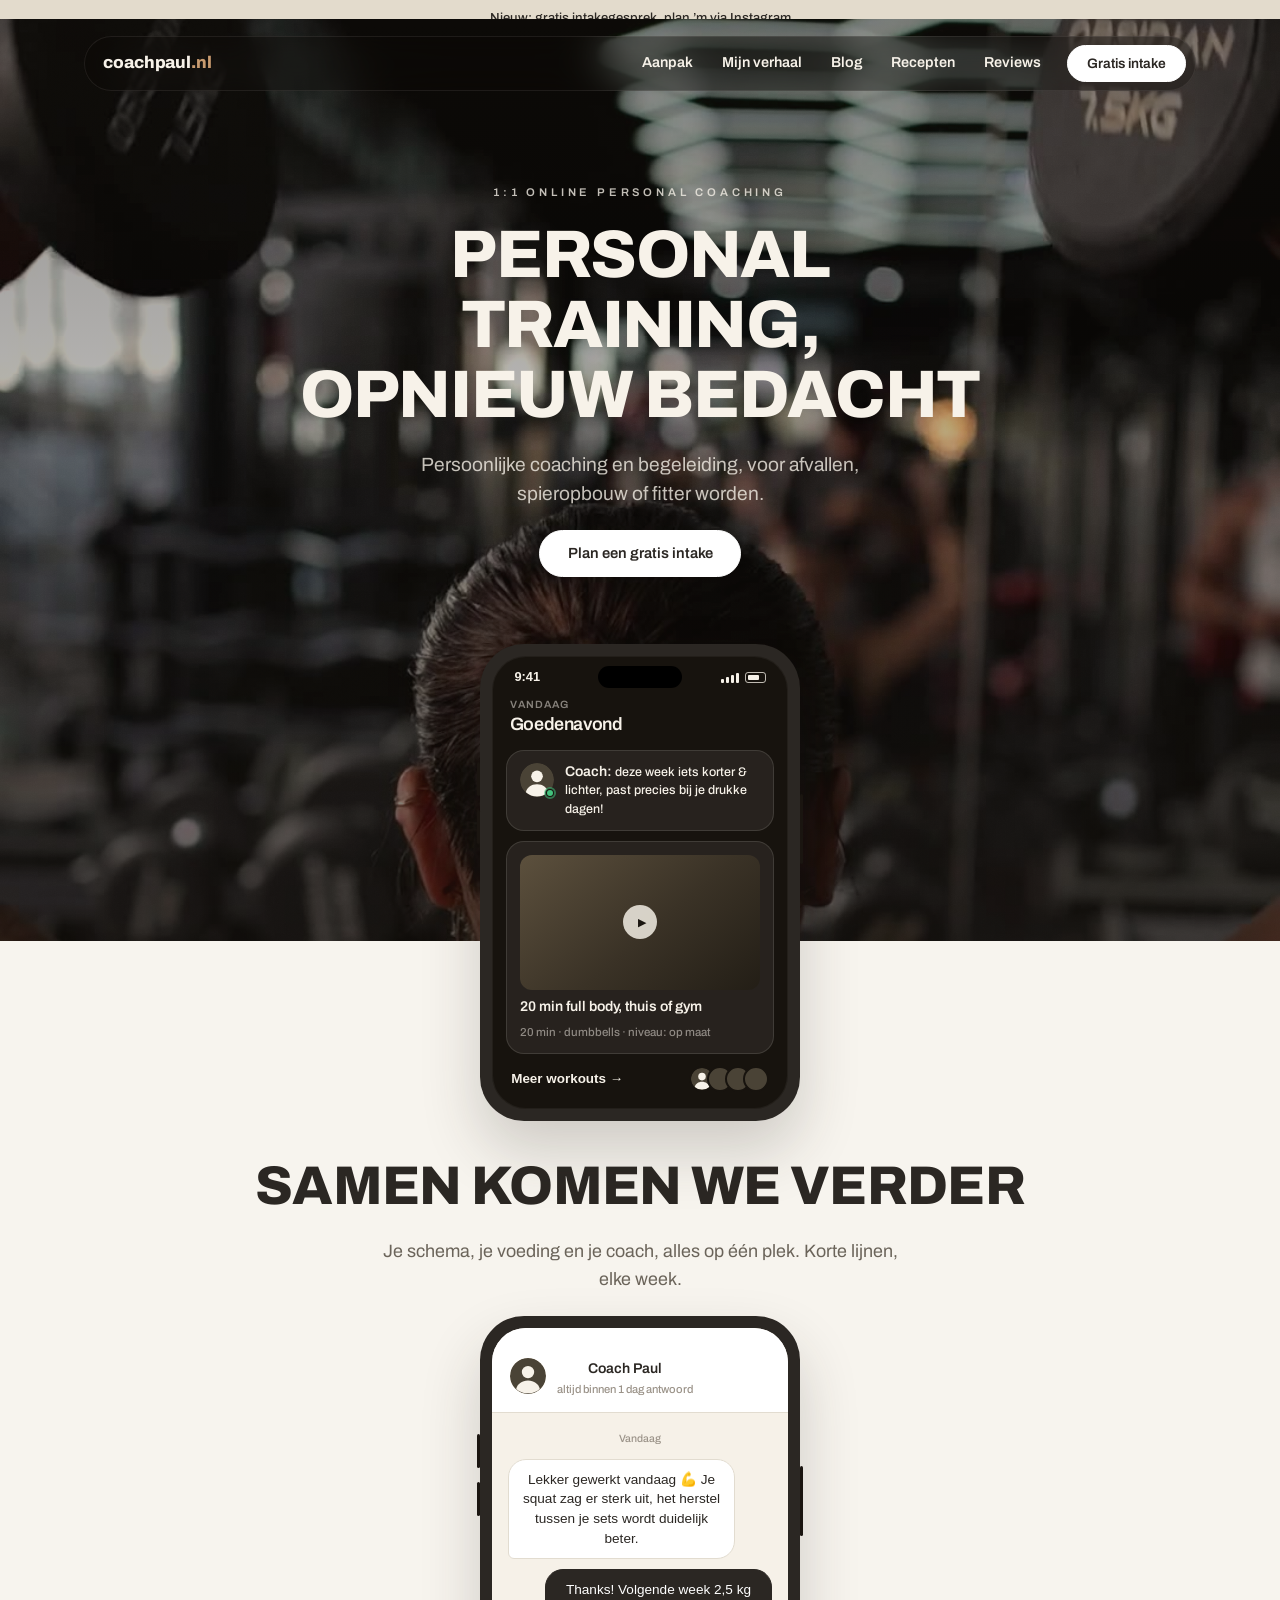
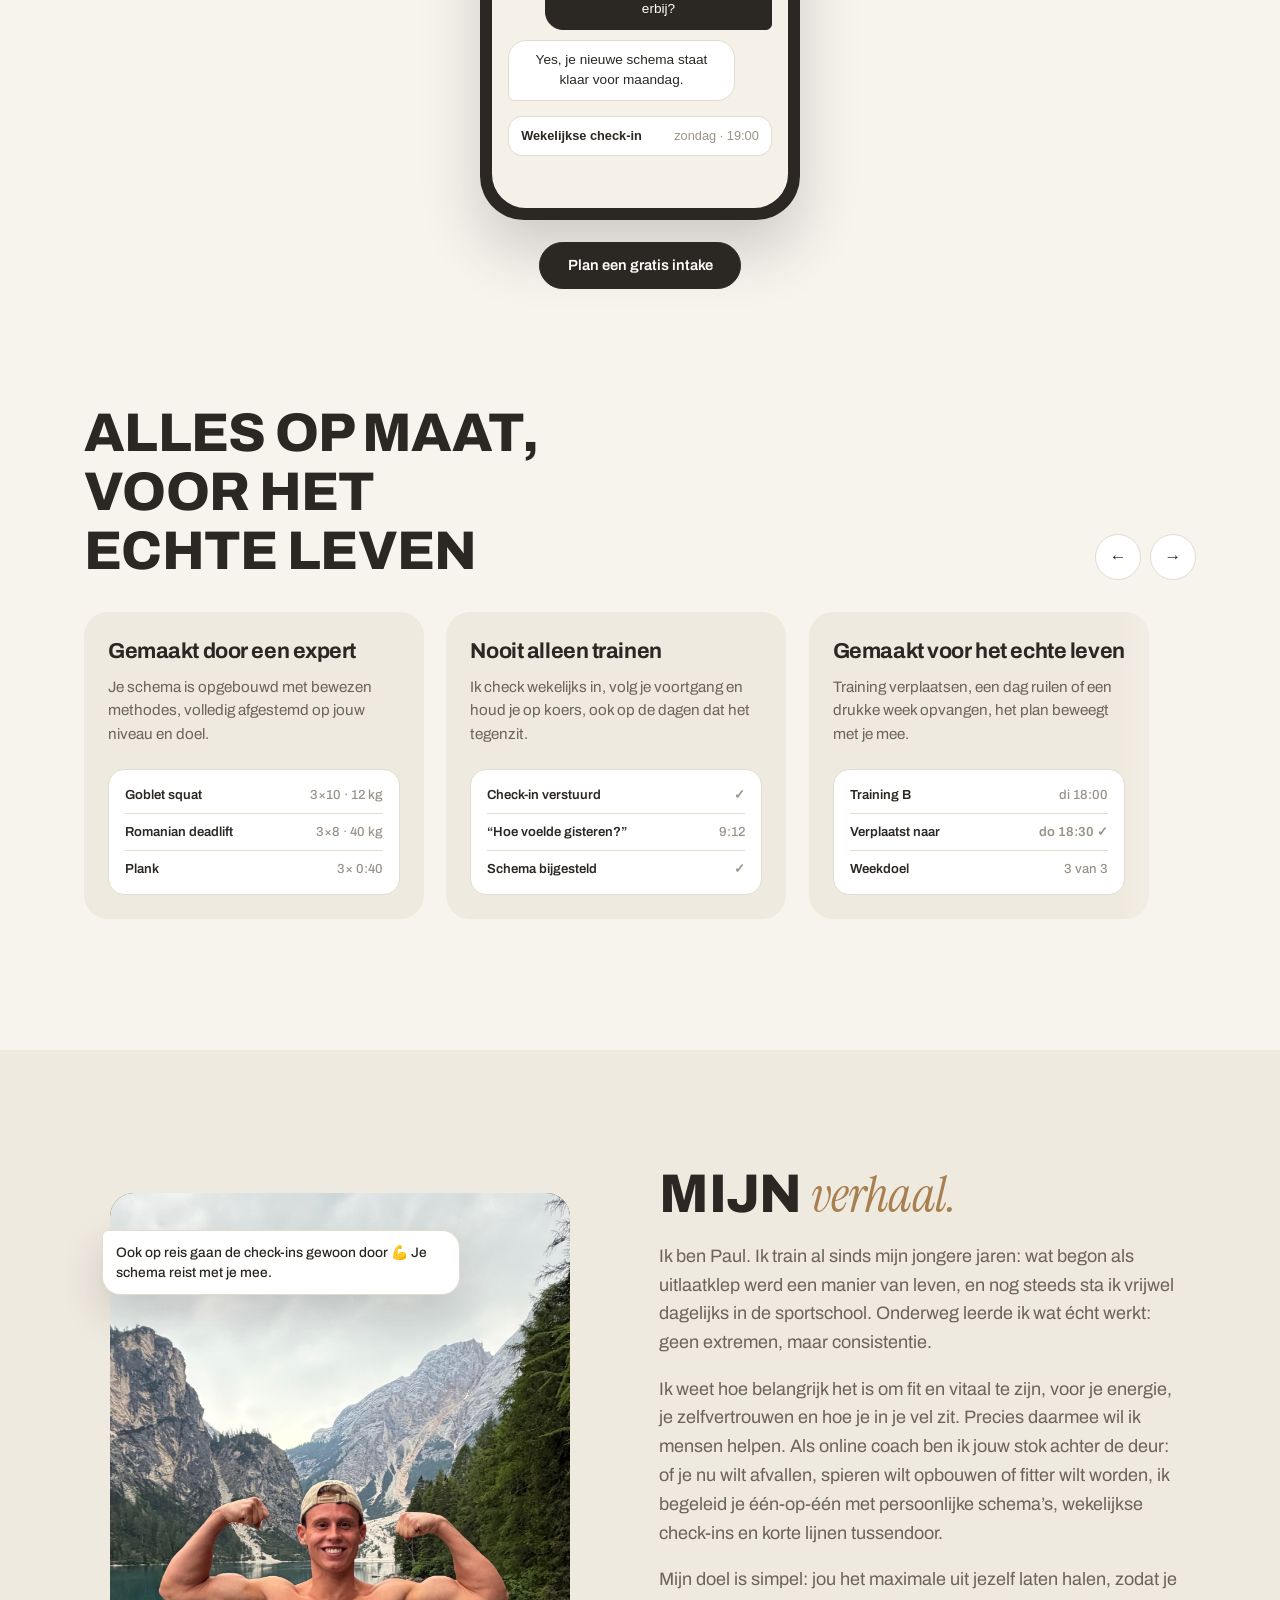
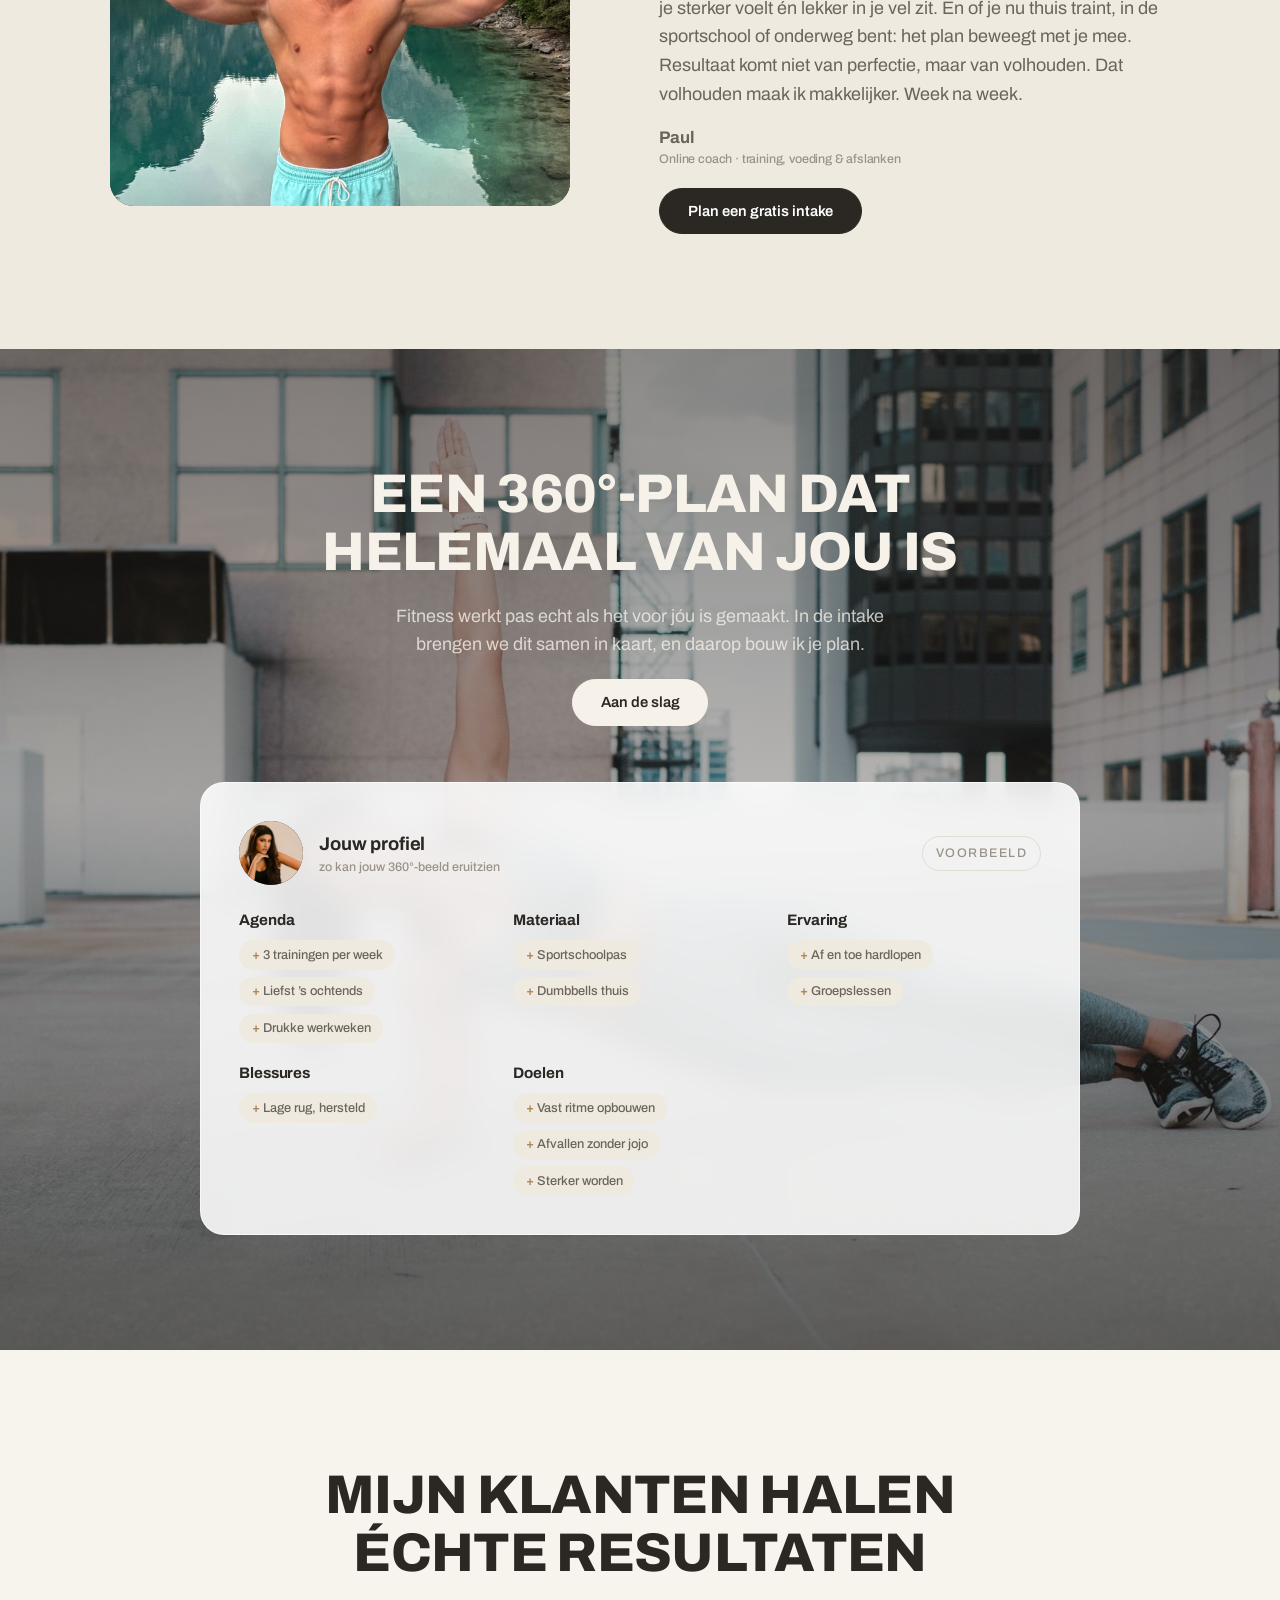
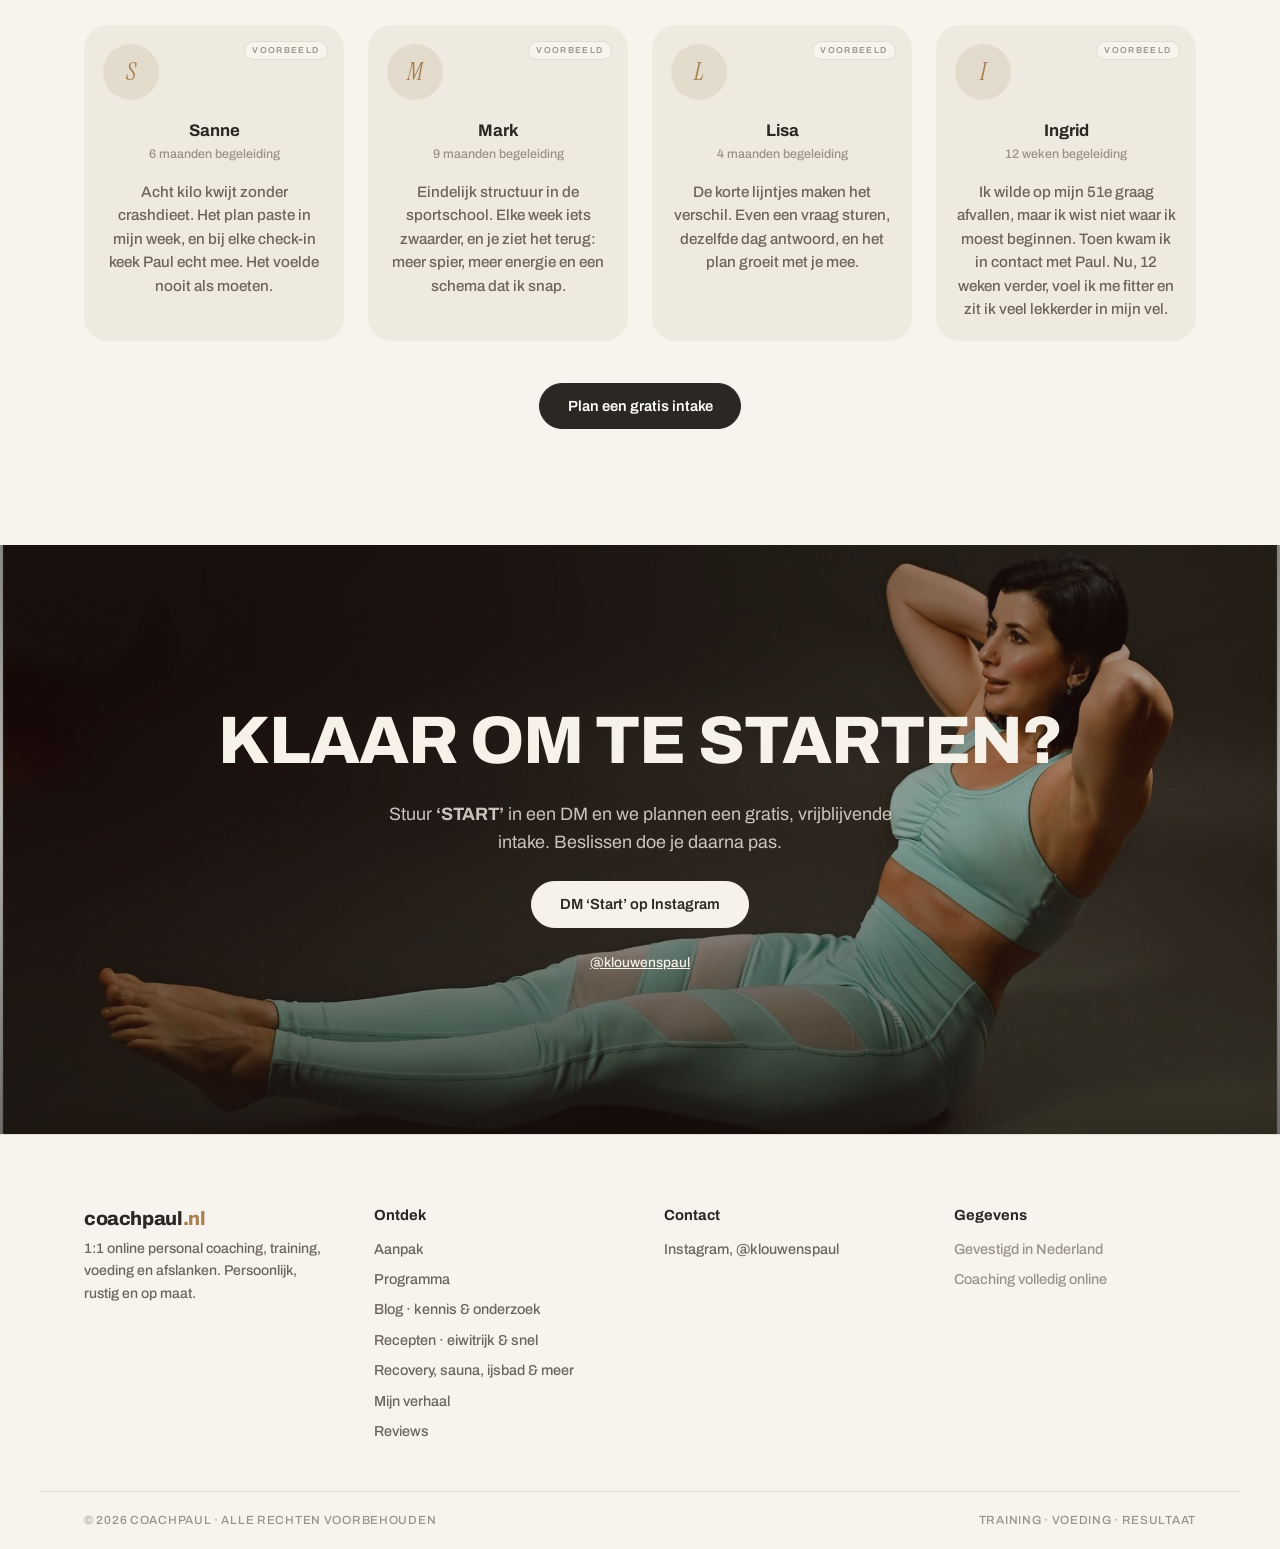
==== index.html @ f1c60c51 "Add files via upload" ====
<!doctype html>
<html lang="nl">
<head>
<meta charset="utf-8">
<meta name="viewport" content="width=device-width, initial-scale=1">
<title>coachpaul · 1:1 online coaching in training en voeding</title>
<meta name="description" content="1:1 online coaching: een persoonlijk plan voor training en voeding, wekelijkse check-ins en korte lijnen. Afvallen, spieren opbouwen of fitter worden, zonder extremen.">
<meta property="og:type" content="website">
<meta property="og:locale" content="nl_NL">
<meta property="og:title" content="coachpaul · 1:1 online coaching">
<meta property="og:description" content="Een persoonlijk plan voor training en voeding, wekelijkse check-ins en korte lijnen. Zonder extremen.">
<link rel="icon" type="image/svg+xml" href="favicon.svg">
<link rel="canonical" href="https://coachpaul.nl/">
<meta name="claude:viewport-fit-sides" content="cover">
<link rel="preconnect" href="https://fonts.googleapis.com">
<link rel="preconnect" href="https://fonts.gstatic.com" crossorigin>
<link rel="stylesheet" href="https://fonts.googleapis.com/css2?family=Archivo:wght@400;500;600;700&family=Archivo+Expanded:wght@700;800&family=Instrument+Serif:ital@0;1&display=swap">
<link rel="preload" as="image" href="media/hero-poster.jpg" fetchpriority="high">

<style>
/* Layout naar het voorbeeld van future.co, in de huisstijl van de foto van de coach:
   warm ivoor, greige panelen, licht eikenhout als accent, warm antraciet in plaats van zwart
   en een vleugje plantgroen voor checkmarks. Pil-knoppen, grote vette koppen, afgeronde (24px)
   kaarten en warme fotobanden. Bewust één licht thema (merk-site). */
:root{
  --bg:#F7F4EE;
  --accent-soft:#C89B6F;
  --ink:#2B2723;
  --ink-2:#6B645A;
  --ink-3:#9A9288;
  --panel:#EFEAE0;
  --panel-2:#E3DBCC;
  --line:#E2DCD0;
  --dark:#2B2723;
  --dark-2:#3A342B;
  --white:#FFFFFF;
  --cream:#F7F2E9;
  --white-dim:rgba(247,242,233,.78);
  --white-faint:rgba(247,242,233,.5);
  --oak:#A87F4F;
  --oak-soft:#C9A678;
  --leaf:#5F7355;
  --display:"Archivo","Helvetica Neue",Arial,sans-serif;
  --serif:"Instrument Serif",Georgia,"Times New Roman",serif;
  --body:"Archivo","Helvetica Neue",Arial,sans-serif;
  --pad:clamp(20px,4.5vw,44px);
  --w:1200px;
  --r:24px;
  --r-pill:999px;
}

@media (prefers-reduced-motion:no-preference){
  :root{scroll-behavior:smooth}
}

*,*::before,*::after{box-sizing:border-box}

body{
  margin:0;
  background:var(--bg);
  color:var(--ink);
  font-family:var(--body);
  font-weight:400;
  font-size:clamp(16px,.35vw + 14.8px,18px);
  line-height:1.6;
  -webkit-font-smoothing:antialiased;
  overflow-x:hidden;
}

/* band achter de systeembalk, in de kleur van de sticky header */
body::before{
  content:"";position:fixed;inset:0 0 auto;z-index:20;
  height:env(safe-area-inset-top,0px);
  background:var(--bg);
}

.wrap{
  max-width:var(--w);
  margin-inline:auto;
  padding-left:max(var(--pad),env(safe-area-inset-left,0px));
  padding-right:max(var(--pad),env(safe-area-inset-right,0px));
}

img{max-width:100%;display:block}
h1,h2,h3{font-family:var(--display);margin:0;letter-spacing:-.025em;line-height:1.08;text-wrap:balance;font-weight:700}
h1,.h2{font-family:"Archivo Expanded",var(--display);font-weight:800;letter-spacing:-.02em;line-height:1;text-transform:uppercase}
h1 em,.h2 em{font:italic 400 .92em/1 var(--serif);text-transform:none;color:var(--oak)}
p{margin:0}
a{color:inherit}
a:focus-visible,button:focus-visible{outline:2px solid var(--ink);outline-offset:3px}
.on-dark a:focus-visible,.on-dark button:focus-visible{outline-color:var(--cream)}

.skip{
  position:absolute;left:-999px;top:0;z-index:60;
  background:var(--ink);color:var(--white);
  font:600 .78rem/1 var(--body);padding:.9em 1.3em;text-decoration:none;
  border-radius:var(--r-pill);
}
.skip:focus{left:12px;top:calc(env(safe-area-inset-top,0px) + 12px)}

/* ---------- knoppen (pillen) ---------- */
.pill{
  display:inline-flex;align-items:center;justify-content:center;gap:.6rem;
  border-radius:var(--r-pill);
  background:var(--ink);color:var(--white);
  font:600 .92rem/1 var(--body);
  padding:1.02em 1.9em;
  text-decoration:none;border:1px solid var(--ink);
  transition:transform .2s ease,background .2s ease,color .2s ease;
  white-space:nowrap;
}
.pill:hover{transform:translateY(-1px);background:#423B31;border-color:#423B31}
.pill--light{background:var(--cream);color:var(--ink);border-color:var(--cream)}
.pill--light:hover{background:#EFE7D7;border-color:#EFE7D7}
.pill--sm{padding:.78em 1.4em;font-size:.86rem}

.textlink{
  font:600 .9rem/1.5 var(--body);color:var(--ink);
  text-decoration:underline;text-underline-offset:4px;text-decoration-thickness:1px;
}
.textlink:hover{opacity:.7}
.on-dark .textlink{color:var(--cream)}

/* ---------- aankondigingsbalk (licht, zoals future.co) ---------- */
.announce{background:var(--panel-2);color:var(--ink)}
.announce .wrap{
  display:flex;justify-content:center;align-items:center;gap:.6rem;
  min-height:36px;padding-block:.3rem; /* exact hun bannerhoogte */
  font:500 .82rem/1.3 var(--body);text-align:center;
}
.announce a{color:var(--ink);text-decoration:underline;text-underline-offset:3px;text-decoration-thickness:1px}
.announce a:hover{opacity:.7}

/* ---------- zwevende navigatiecapsule (zoals future.co) ---------- */
header.site{
  position:sticky;top:calc(env(safe-area-inset-top,0px) + 10px);z-index:30;
  margin-bottom:-72px; /* capsule zweeft over de hero-foto */
  background:none;border:none;
}
header.site .wrap{position:relative}
.navpill{
  display:grid;grid-template-columns:1fr auto;align-items:center;gap:1rem;
  padding:.5rem .55rem .5rem .8rem;
  border-radius:var(--r-pill);
  background:rgba(247,244,238,.58);
  backdrop-filter:blur(16px);-webkit-backdrop-filter:blur(16px);
  border:1px solid rgba(255,255,255,.5);
  box-shadow:0 12px 32px rgba(43,39,35,.14);
}
.mark{
  width:36px;height:36px;border-radius:50%;flex:none;
  background:var(--white);color:var(--ink);
  display:grid;place-content:center;
  font:800 .82rem/1 var(--display);text-decoration:none;
}
.wordmark{justify-self:start;min-width:0;white-space:nowrap;overflow:hidden;text-overflow:ellipsis;
  font:800 1.06rem/1.2 "Archivo Expanded",var(--display);letter-spacing:-.01em;
  color:var(--ink);text-decoration:none;padding-left:.35rem}
.tld{color:var(--oak)}
.nav-right{display:flex;align-items:center;gap:clamp(.8rem,2vw,1.6rem)}
.nav-links{display:flex;align-items:center;gap:clamp(1rem,2.4vw,1.8rem)}
.nav-links a{
  font:600 .9rem/1 var(--body);color:var(--ink);text-decoration:none;
  transition:opacity .2s ease;
}
.nav-links a:hover{opacity:.6}
.navpill .pill{background:var(--white);border-color:var(--white);color:var(--ink)}
.navpill .pill:hover{background:#EFEAE0;border-color:#EFEAE0;transform:none}
.menu-btn{
  display:none;
  background:var(--white);border:1px solid var(--white);border-radius:var(--r-pill);
  padding:.65em 1em;cursor:pointer;color:var(--ink);
  font:600 .82rem/1 var(--body);
}
.mobile-panel{
  display:none;position:absolute;left:0;right:0;top:calc(100% + 8px);
  background:var(--bg);border:1px solid var(--line);border-radius:24px;
  padding:.6rem 1.2rem;box-shadow:0 24px 60px rgba(43,39,35,.2);
}

@media (max-width:759px){
  .nav-links{display:none}
  .navpill .pill{display:none}
  .menu-btn{display:inline-flex;align-items:center;gap:.45rem}
  header.site.open .mobile-panel{display:grid;gap:.1rem}
  .mobile-panel a{
    font:600 1.05rem/1 var(--body);color:var(--ink);text-decoration:none;
    padding:.85em 0;border-bottom:1px solid var(--line);
  }
  .mobile-panel a:last-child{border-bottom:0}
}

/* ---------- foto-banden & placeholders ---------- */
.photo-band{
  position:relative;isolation:isolate;overflow:hidden;
  background:
    radial-gradient(90% 70% at 70% 20%,rgba(247,236,218,.14),rgba(247,236,218,0) 60%),
    linear-gradient(150deg,#4A4236 0%,#332D24 45%,#201B15 100%);
  color:var(--cream);
}
.photo-band > img,
.photo-band > video{
  position:absolute;inset:0;z-index:-2;
  width:100%;height:100%;object-fit:cover;
}
.photo-band::after{ /* donkere overlay zodat witte tekst leesbaar blijft op de foto */
  content:"";position:absolute;inset:0;z-index:-1;
  background:linear-gradient(180deg,rgba(24,20,15,.5) 0%,rgba(24,20,15,.3) 45%,rgba(24,20,15,.62) 100%);
}
.ph-tag{
  position:absolute;top:0;right:0;z-index:1;
  margin:14px calc(14px + env(safe-area-inset-right,0px)) 14px 14px;
  font:600 .62rem/1 var(--body);letter-spacing:.16em;text-transform:uppercase;
  color:var(--white-faint);
  border:1px dashed var(--white-faint);
  border-radius:var(--r-pill);
  padding:.7em 1.1em;
}
.photo-band:has(> img) .ph-tag,
.photo-band:has(> video) .ph-tag{display:none}

.ph-box{ /* fotoplaceholder binnen kaarten */
  position:relative;overflow:hidden;border-radius:16px;
  background:
    radial-gradient(80% 60% at 30% 20%,rgba(247,236,218,.16),rgba(247,236,218,0) 60%),
    linear-gradient(150deg,#4E4639 0%,#363026 55%,#211C16 100%);
}
.ph-box > img{position:absolute;inset:0;width:100%;height:100%;object-fit:cover}
.ph-box .ph-tag{inset:auto;position:absolute;left:50%;top:50%;right:auto;margin:0;transform:translate(-50%,-50%);text-align:center;white-space:nowrap}
.ph-box:has(> img) .ph-tag{display:none}

/* ---------- hero (full-bleed foto, gecentreerd, telefoon die meebeweegt, zoals future.co) ---------- */
.hero{overflow:visible} /* de telefoon mag over de volgende sectie heen steken */
.hero > img,.hero > video{object-position:50% 20%}
.hero-inner{
  padding-block:clamp(7.5rem,16vw,10.5rem) 0;
  display:grid;justify-items:center;text-align:center;
  gap:1.35rem;
}
.hero h1{
  font-size:clamp(1.9rem,5.6vw,4.2rem);
  line-height:1.04;letter-spacing:-.02em;
  max-width:17ch;
}
.hero .sub{
  font-size:clamp(1.02rem,1.6vw,1.2rem);color:var(--white-dim);
  max-width:42ch;line-height:1.5;
}
.hero .pill--light{background:var(--white);border-color:var(--white)}
.hero .price-lines{color:var(--white-dim);justify-items:center}
.price-lines{
  display:grid;gap:.3rem;
  font:500 .86rem/1.5 var(--body);color:var(--ink-2);
}
.price-lines b{font-weight:600}

/* telefoon onderaan de hero: komt omhoog bij laden en beweegt mee met het scrollen */
.hero-phone{
  position:relative;z-index:2;
  margin-top:clamp(1.6rem,4vw,2.8rem);
  margin-bottom:calc(-1*clamp(100px,16vw,180px));
  animation:riseIn 1s cubic-bezier(.2,.7,.2,1) .15s both;
}
@keyframes riseIn{from{opacity:0;transform:translateY(80px)}to{opacity:1;transform:none}}
.phone--hero{width:min(330px,80vw);will-change:transform}
.phone--hero .phone-screen{
  position:relative;
  background:#17130E;color:var(--cream);
  min-height:0;grid-template-rows:auto auto auto;
}
.phone--hero .phone-screen::before{ /* dynamic island */
  content:"";position:absolute;top:10px;left:50%;transform:translateX(-50%);
  width:84px;height:22px;border-radius:999px;background:#000;
}
.p-status{
  display:flex;justify-content:space-between;align-items:center;
  padding:.95rem 1.4rem .2rem;
  font:600 .8rem/1 var(--body);color:var(--cream);
}
.p-right{display:flex;align-items:center;gap:6px}
.p-sig{display:flex;gap:2px;align-items:flex-end}
.p-sig i{width:3px;background:var(--cream);border-radius:1px}
.p-sig i:nth-child(1){height:4px}.p-sig i:nth-child(2){height:6px}
.p-sig i:nth-child(3){height:8px}.p-sig i:nth-child(4){height:10px}
.p-bat{width:21px;height:11px;border:1.5px solid rgba(247,242,233,.75);border-radius:3px;position:relative}
.p-bat::after{content:"";position:absolute;inset:2px;right:28%;background:var(--cream);border-radius:1px}
.app-head{padding:.8rem 1.1rem .2rem;display:grid;gap:.2rem;text-align:left}
.app-head span{font:600 .66rem/1 var(--body);letter-spacing:.1em;text-transform:uppercase;color:var(--white-faint)}
.app-head h4{margin:0;font:600 1.12rem/1.2 var(--display);letter-spacing:-.02em;color:var(--cream)}
.app-body{padding:.7rem .9rem 1.1rem;display:grid;gap:.6rem;align-content:start}
.app-card{
  background:rgba(247,242,233,.07);border:1px solid rgba(247,242,233,.12);
  border-radius:18px;padding:.8rem;display:grid;gap:.55rem;text-align:left;min-width:0;
}
.coachmsg{grid-template-columns:34px 1fr;align-items:start;column-gap:.65rem}
.coachmsg img{width:34px;height:34px;border-radius:50%;object-fit:cover}
.coachmsg p{font:500 .78rem/1.45 var(--body);color:var(--cream)}
.vid{
  aspect-ratio:16/9;border-radius:12px;position:relative;
  background:linear-gradient(140deg,#5C503D 0%,#3A3226 55%,#231E16 100%);
}
.vid{overflow:hidden}
.vid video{position:absolute;inset:0;width:100%;height:100%;object-fit:cover}
.vid span{
  position:absolute;inset:0;margin:auto;width:42px;height:42px;z-index:1;
  display:grid;place-content:center;border-radius:50%;
  background:rgba(247,242,233,.92);color:#17130E;
  font-size:.8rem;padding-left:3px;
}
.vid:has(video) span{width:34px;height:34px;font-size:.66rem;opacity:.9}
.app-card b{font:600 .88rem/1.25 var(--body);color:var(--cream)}
.app-card .meta{font:500 .72rem/1.3 var(--body);color:var(--white-faint)}
.app-more{
  display:flex;justify-content:space-between;align-items:center;
  padding:.15rem .3rem 0;
  font:600 .84rem/1 var(--body);color:var(--cream);
}
.app-ava{display:flex;align-items:center}
.app-ava img,.app-ava i{width:26px;height:26px;border-radius:50%;border:2px solid #17130E;margin-left:-8px}
.app-ava img{object-fit:cover;margin-left:0}
.app-ava i{background:#4A4336;display:block}

/* ---------- generieke secties ---------- */
section{scroll-margin-top:calc(env(safe-area-inset-top,0px) + 92px)}
.sec{padding-block:clamp(4.5rem,9vw,7.5rem)}
.sec-center{display:grid;gap:1.4rem;justify-items:center;text-align:center}
.h2{font-size:clamp(2rem,4.8vw,3.4rem);line-height:1.08;letter-spacing:-.012em}
.sub{color:var(--ink-2);font-size:clamp(1rem,1.4vw,1.15rem);max-width:52ch;line-height:1.55}
.on-dark .sub{color:var(--white-dim)}

/* ---------- telefoon-mockup (chat) ---------- */
.phone{
  width:min(320px,86vw);
  background:var(--dark);
  border-radius:44px;
  padding:12px;
  box-shadow:0 30px 60px rgba(43,39,35,.2);
}
.phone-screen{
  background:#F6F1E8;border-radius:34px;overflow:hidden;
  display:grid;grid-template-rows:auto 1fr;min-height:480px;
}
.phone-top{
  background:var(--white);border-bottom:1px solid var(--line);
  padding:1.6rem 1.1rem .9rem;
  display:flex;align-items:center;gap:.7rem;
}
.avatar{
  width:36px;height:36px;border-radius:50%;flex:none;
  object-fit:cover;background:var(--panel-2);
}
.phone-top b{font:600 .88rem/1.2 var(--body)}
.phone-top span{display:block;font:500 .7rem/1.4 var(--body);color:var(--ink-3)}
.chat{padding:1rem 1rem 1.3rem;display:grid;gap:.6rem;align-content:start}
.bubble{
  max-width:86%;padding:.72em .95em;border-radius:18px;
  font:500 .85rem/1.45 var(--body);
  background:var(--white);border:1px solid var(--line);color:var(--ink);
}
.bubble.me{
  justify-self:end;background:var(--ink);color:var(--white);border-color:var(--ink);
  border-bottom-right-radius:6px;
}
.bubble.coach{border-bottom-left-radius:6px}
.chat .stamp{font:500 .66rem/1 var(--body);color:var(--ink-3);text-align:center;padding-block:.3rem}
.checkin{
  margin-top:.4rem;
  background:var(--white);border:1px solid var(--line);border-radius:14px;
  padding:.8em .95em;display:flex;justify-content:space-between;gap:.8rem;align-items:center;
  font:600 .8rem/1.3 var(--body);
}
.checkin span{font-weight:500;color:var(--ink-3)}

/* ---------- feature-kaarten (horizontale scroller) ---------- */
.cards{
  display:grid;grid-auto-flow:column;
  grid-auto-columns:min(340px,82vw);
  gap:clamp(.9rem,2vw,1.4rem);
  overflow-x:auto;
  scroll-snap-type:x mandatory;
  padding-block:.4rem 1rem;
  scrollbar-width:none;
}
.cards::-webkit-scrollbar{display:none}
.card{
  scroll-snap-align:start;
  background:var(--panel);
  border-radius:var(--r);
  padding:1.7rem 1.5rem 1.5rem;
  display:grid;gap:.8rem;align-content:start;
  min-width:0;
}
.card h3{font-size:1.35rem;letter-spacing:-.02em}
.card p{color:var(--ink-2);font-size:.95rem;line-height:1.55}
.mini{
  margin-top:.6rem;
  background:var(--white);border:1px solid var(--line);border-radius:16px;
  padding:1rem;display:grid;gap:.55rem;
  font:500 .82rem/1.4 var(--body);
}
.mini .row{
  display:flex;justify-content:space-between;gap:1rem;align-items:baseline;
  border-bottom:1px solid var(--line);padding-bottom:.55rem;min-width:0;
}
.mini .row:last-child{border-bottom:0;padding-bottom:0}
.mini .row b{font-weight:600}
.mini .row span{color:var(--ink-3);white-space:nowrap}
.mini .ok{color:var(--leaf);font-weight:600}
.bars{display:flex;align-items:flex-end;gap:6px;height:72px;padding-top:.3rem}
.bars i{flex:1;background:var(--panel-2);border-radius:6px 6px 0 0}
.bars i:nth-child(1){height:28%}.bars i:nth-child(2){height:38%}.bars i:nth-child(3){height:46%}
.bars i:nth-child(4){height:58%}.bars i:nth-child(5){height:70%}
.bars i:nth-child(6){height:84%;background:var(--oak)}
.bars-label{display:flex;justify-content:space-between;font:500 .68rem/1 var(--body);color:var(--ink-3)}
.swipe-hint{font:500 .78rem/1 var(--body);color:var(--ink-3);display:flex;align-items:center;gap:.5rem}

/* ---------- coach / accountability ---------- */
.coach-grid{
  display:grid;gap:clamp(2rem,5vw,4rem);align-items:center;
}
@media (min-width:880px){.coach-grid{grid-template-columns:1fr 1.05fr}}
.coach-visual{position:relative;max-width:460px;width:100%;justify-self:center}
.coach-visual .ph-box{aspect-ratio:4/5;border-radius:var(--r)}
.float-bubble{
  position:absolute;left:clamp(-8px,-2vw,-20px);bottom:9%;
  max-width:78%;
  background:var(--white);border:1px solid var(--line);border-radius:18px;
  border-bottom-left-radius:6px;
  padding:.85em 1em;
  font:500 .86rem/1.45 var(--body);
  box-shadow:0 18px 40px rgba(43,39,35,.18);
}
.coach-copy{display:grid;gap:1.1rem;min-width:0}
.coach-copy p{color:var(--ink-2);max-width:52ch}
.coach-sig{font:700 1.05rem/1.4 var(--display);letter-spacing:-.01em}
.coach-sig span{display:block;font:500 .78rem/1.6 var(--body);color:var(--ink-3)}

/* ---------- 360° roadmap ---------- */
.roadmap .wrap{
  padding-block:clamp(4.5rem,9vw,7.5rem);
  display:grid;gap:clamp(2.2rem,5vw,3.5rem);justify-items:center;
}
.roadmap-head{display:grid;gap:1.3rem;justify-items:center;text-align:center;max-width:720px}
.roadmap-head .h2{color:var(--cream)}
.profile{
  width:100%;max-width:880px;
  background:var(--white);color:var(--ink);
  border-radius:var(--r);
  padding:clamp(1.4rem,3.5vw,2.4rem);
  display:grid;gap:1.6rem;
}
.profile-top{display:flex;align-items:center;gap:1rem;flex-wrap:wrap}
.profile-top .ph-box{width:64px;height:64px;border-radius:50%;flex:none}
.profile-top .ph-box .ph-tag{font-size:.42rem;padding:.5em .6em;border-style:dashed}
.profile-top b{font:700 1.15rem/1.2 var(--display);letter-spacing:-.01em}
.profile-top span{display:block;font:500 .78rem/1.5 var(--body);color:var(--ink-3)}
.badge{
  margin-left:auto;
  font:600 .64rem/1 var(--body);letter-spacing:.12em;text-transform:uppercase;
  color:var(--ink-3);border:1px solid var(--line);border-radius:var(--r-pill);
  padding:.6em 1em;
}
.chips{display:grid;gap:1.3rem;grid-template-columns:repeat(auto-fit,minmax(200px,1fr))}
.chip-group{min-width:0}
.chip-group h4{
  margin:0 0 .7rem;
  font:700 .95rem/1.2 var(--display);letter-spacing:-.01em;
}
.chip-list{list-style:none;margin:0;padding:0;display:flex;flex-wrap:wrap;gap:.45rem}
.chip-list li{
  background:var(--panel);border-radius:var(--r-pill);
  font:500 .8rem/1.3 var(--body);color:var(--ink-2);
  padding:.5em .95em;
}
.chip-list li::before{content:"+ ";font-weight:600;color:var(--oak)}

/* ---------- resultaten & reviews ---------- */
.stats{
  display:flex;justify-content:center;align-items:stretch;gap:clamp(1.2rem,4vw,2.6rem);
  flex-wrap:wrap;text-align:center;
}
.stat{display:grid;gap:.25rem;padding-inline:clamp(.5rem,2vw,1.5rem)}
.stat b{font:800 clamp(1.7rem,3.4vw,2.4rem)/1.1 var(--display);letter-spacing:-.02em}
.stat span{font:500 .84rem/1.5 var(--body);color:var(--ink-2);max-width:22ch}
.stat + .stat{border-left:1px solid var(--line)}
@media (max-width:559px){.stat + .stat{border-left:0;border-top:1px solid var(--line);padding-top:1rem}}

.reviews-grid{
  display:grid;gap:clamp(1rem,2.5vw,1.5rem);
  grid-template-columns:repeat(auto-fit,minmax(260px,1fr));
  width:100%;
}
.review{
  background:var(--panel);border-radius:var(--r);
  padding:1.2rem;display:grid;gap:1rem;align-content:start;min-width:0;
}
.review .ph-box{aspect-ratio:1/1;border-radius:18px}
.review b{font:700 1.05rem/1.2 var(--display)}
.review .dur{display:block;font:500 .78rem/1.6 var(--body);color:var(--ink-3)}
.review q{
  quotes:none;
  font:500 .95rem/1.55 var(--body);color:var(--ink-2);
}
.review q::before,.review q::after{content:none}
.review{position:relative}
.review .vb{position:absolute;top:1rem;right:1rem;
  font:600 .54rem/1 var(--body);letter-spacing:.16em;text-transform:uppercase;
  color:var(--ink-3);border:1px solid var(--line);border-radius:999px;padding:.5em .85em;background:var(--bg)}
.review .ava{width:56px;height:56px;border-radius:50%;background:var(--panel-2);
  display:grid;place-items:center;font:italic 400 1.5rem/1 var(--serif);color:var(--oak);overflow:hidden}
.review .ava img{width:100%;height:100%;object-fit:cover}

/* ---------- pre-footer CTA ---------- */
.final .wrap{
  padding-block:clamp(6rem,14vw,10rem);
  display:grid;gap:1.5rem;justify-items:center;text-align:center;
}
.final .h2{color:var(--cream);font-size:clamp(2.3rem,6vw,4.2rem)}
.final .meta{font:500 .86rem/1.6 var(--body);color:var(--white-dim)}
.final .meta a{color:var(--cream)}

/* ---------- footer ---------- */
footer{border-top:1px solid var(--line);background:var(--bg)}
.foot-grid{
  display:grid;gap:clamp(2rem,5vw,3rem);
  grid-template-columns:repeat(auto-fit,minmax(200px,1fr));
  padding-block:clamp(3rem,6vw,4.5rem) clamp(2rem,4vw,3rem);
}
.foot-brand{display:grid;gap:.5rem;align-content:start;min-width:0}
.foot-brand b{font:800 1.2rem/1.2 var(--display);letter-spacing:-.02em}
.foot-brand p{font:500 .88rem/1.6 var(--body);color:var(--ink-2);max-width:30ch}
.foot-col h4{margin:0 0 .9rem;font:700 .92rem/1.2 var(--display)}
.foot-col ul{list-style:none;margin:0;padding:0;display:grid;gap:.55rem;font:500 .9rem/1.5 var(--body)}
.foot-col a{color:var(--ink-2);text-decoration:none}
.foot-col a:hover{color:var(--ink)}
.foot-col .mute{color:var(--ink-3)}
.legal{
  border-top:1px solid var(--line);
  padding-block:1.2rem;
  display:flex;justify-content:space-between;gap:1rem;flex-wrap:wrap;
  font:500 .74rem/1.6 var(--body);color:var(--ink-3);
  text-transform:uppercase;letter-spacing:.06em;
}

/* ---------- future-grade polish: beeldgradatie, filmkorrel, micro-animaties, 3D-telefoon ---------- */
.hero > video,.hero > img{
  filter:saturate(.92) sepia(.06) contrast(1.03);
  animation:heroZoom 26s ease-in-out infinite alternate; /* trage, cinematische zoom */
  transform-origin:50% 38%;
}
@keyframes heroZoom{from{transform:scale(1)}to{transform:scale(1.07)}}
.photo-band::before{ /* subtiele filmkorrel over de fotobanden */
  content:"";position:absolute;inset:0;z-index:-1;pointer-events:none;
  opacity:.22;mix-blend-mode:soft-light;
  background-image:url("data:image/svg+xml,%3Csvg xmlns='http://www.w3.org/2000/svg' width='160' height='160'%3E%3Cfilter id='n'%3E%3CfeTurbulence type='fractalNoise' baseFrequency='0.9' numOctaves='2' stitchTiles='stitch'/%3E%3CfeColorMatrix type='saturate' values='0'/%3E%3C/filter%3E%3Crect width='160' height='160' filter='url(%23n)'/%3E%3C/svg%3E");
}
.eyebrow{
  font:600 .7rem/1 var(--body);letter-spacing:.34em;text-transform:uppercase;
  color:var(--white-dim);
}
.hero h1 .l{display:block;overflow:hidden;padding-bottom:.08em;margin-bottom:-.08em}
.hero h1 .l > span{
  display:inline-block;transform:translateY(112%);
  animation:lineUp 1s cubic-bezier(.19,.7,.16,1) forwards;
  animation-delay:calc(.12s + var(--ld,0s));
}
@keyframes lineUp{to{transform:translateY(0)}}
.navpill{transition:background .35s ease,box-shadow .35s ease,padding .35s ease}
header.site.scrolled .navpill{
  background:rgba(247,244,238,.9);
  box-shadow:0 16px 44px rgba(43,39,35,.22);
  padding:.42rem .5rem .42rem .75rem;
}
.nav-links a{position:relative;padding-bottom:.25em}
.nav-links a::after{
  content:"";position:absolute;left:0;right:0;bottom:0;height:1.5px;
  background:var(--ink);transform:scaleX(0);transform-origin:left;
  transition:transform .2s ease-out; /* hun 200ms ease-out */
}
.nav-links a:hover{opacity:1}
.nav-links a:hover::after{transform:scaleX(1)}
.pill{position:relative;overflow:hidden}
.pill::after{ /* glans die over de knop trekt */
  content:"";position:absolute;inset:0;pointer-events:none;
  background:linear-gradient(100deg,transparent 30%,rgba(255,255,255,.38) 50%,transparent 70%);
  transform:translateX(-130%);transition:transform .7s ease;
}
.pill:hover::after{transform:translateX(130%)}
.hero-phone{perspective:1200px}
.phone{position:relative}
.phone::before,.phone::after{ /* zijknoppen van het toestel */
  content:"";position:absolute;width:3px;border-radius:2px;background:#1A1510;
}
.phone::before{right:-3px;top:150px;height:70px}
.phone::after{left:-3px;top:118px;height:34px;box-shadow:0 48px 0 #1A1510}
.phone-screen{box-shadow:inset 0 0 0 1px rgba(255,255,255,.05)}
.phone--hero > .phone-screen::after{ /* glasreflectie die over het scherm glijdt */
  content:"";position:absolute;inset:0;z-index:5;pointer-events:none;border-radius:inherit;
  background:linear-gradient(115deg,transparent 42%,rgba(255,255,255,.11) 50%,transparent 58%);
  transform:translateX(-130%) skewX(-6deg);
  animation:sheen 7.5s ease-in-out 2.4s infinite;
}
@keyframes sheen{0%,55%{transform:translateX(-130%) skewX(-6deg)}78%,100%{transform:translateX(130%) skewX(-6deg)}}
.ava-wrap{position:relative;width:34px;height:34px;display:block}
.dot{ /* online-stip bij de coach */
  position:absolute;right:-1px;bottom:-1px;width:10px;height:10px;border-radius:50%;
  background:#43C27D;border:2px solid #17130E;
}
.dot::after{
  content:"";position:absolute;inset:-3px;border-radius:50%;
  border:2px solid rgba(67,194,125,.55);animation:ping 2.6s ease-out infinite;
}
@keyframes ping{0%{transform:scale(.55);opacity:.9}70%,100%{transform:scale(1.8);opacity:0}}
.vid span{transition:transform .3s ease}
.app-card:hover .vid span{transform:scale(1.1)}
.card{transition:transform .25s ease-out,box-shadow .25s ease-out}
.card:hover{transform:translateY(-5px);box-shadow:0 26px 54px rgba(43,39,35,.12)}
.cards{
  -webkit-mask-image:linear-gradient(90deg,#000 0,#000 calc(100% - 72px),transparent);
  mask-image:linear-gradient(90deg,#000 0,#000 calc(100% - 72px),transparent);
}
.float-bubble{animation:bob 5.5s ease-in-out infinite}
@keyframes bob{0%,100%{transform:translateY(0)}50%{transform:translateY(-7px)}}
.profile{ /* glaskaart op de fotoband */
  background:rgba(255,255,255,.88);
  backdrop-filter:blur(14px);-webkit-backdrop-filter:blur(14px);
  border:1px solid rgba(255,255,255,.65);
}

/* ---------- uit hun broncode overgenomen patronen ---------- */
.phone-screen,.phone-screen *{ /* chat-UI in het iPhone-systeemfont, zoals bij hen */
  font-family:-apple-system,BlinkMacSystemFont,"SF Pro Text","Segoe UI",Inter,Arial,sans-serif;
}
/* capsule wisselt van thema boven donkere fotobanden (hun data-navbar-theme) */
.wordmark,.nav-links a,.mark{transition:color .2s ease-out,background .2s ease-out}
header.site.nav-dark .navpill{
  background:rgba(13,10,8,.34);
  border-color:rgba(247,242,233,.08);
  box-shadow:none;
  backdrop-filter:blur(22px) saturate(1.1);-webkit-backdrop-filter:blur(22px) saturate(1.1);
}
header.site.nav-dark.scrolled .navpill{background:rgba(13,10,8,.55);box-shadow:0 10px 36px rgba(0,0,0,.2)}
header.site.nav-dark .wordmark .tld{color:var(--accent-soft)}
header.site.nav-dark .wordmark,
header.site.nav-dark .nav-links a{color:var(--cream)}
header.site.nav-dark .nav-links a::after{background:var(--cream)}
header.site.nav-dark .mark{background:var(--cream)}
.nav-links a.active::after{transform:scaleX(1)} /* actieve sectie onderstreept */
/* kaartenrij: slepen + pijlknoppen, zoals hun Swiper */
.cards{cursor:grab}
.cards.dragging{cursor:grabbing;scroll-snap-type:none;user-select:none}
.cards-ctl{display:flex;gap:.55rem}
.cbtn{
  width:46px;height:46px;border-radius:50%;
  border:1px solid var(--line);background:var(--white);color:var(--ink);
  display:grid;place-content:center;cursor:pointer;font-size:1.05rem;
  transition:background .2s ease-out,color .2s ease-out,transform .2s ease-out;
}
.cbtn:hover{background:var(--ink);color:var(--white);transform:translateY(-1px)}
.cbtn:active{transform:translateY(0) scale(.96)}
@media (hover:none){.cards-ctl{display:none}}
@media (hover:hover){.swipe-hint{display:none}}

/* ---------- rustige fade-in bij scrollen ---------- */
.js .reveal{
  opacity:0;transform:translateY(22px);
  transition:opacity .9s ease,transform .9s cubic-bezier(.19,.65,.22,1),filter .9s ease;
  transition-delay:var(--d,0s);
}
@media (hover:hover) and (pointer:fine){
  .js .reveal{filter:blur(7px)} /* desktop: zachte onscherpte die wegtrekt */
}
.js .reveal.in{opacity:1;transform:none;filter:none}
@media (prefers-reduced-motion:reduce){
  .js .reveal{opacity:1;transform:none;filter:none;transition:none}
  .pill{transition:none}
  .pill::after{display:none}
  .hero-phone{animation:none}
  .hero > video,.hero > img{animation:none}
  .hero h1 .l > span{transform:none;animation:none}
  .phone--hero > .phone-screen::after{animation:none;opacity:0}
  .float-bubble,.dot::after{animation:none}
  .card{transition:none}
  .card:hover{transform:none}
}
</style>
</head>
<body>

<a class="skip" href="#main">Naar de inhoud</a>

<!-- aankondigingsbalk -->
<div class="announce">
  <div class="wrap">
    <span>Nieuw: gratis intakegesprek, <a href="#start">plan ’m via Instagram</a></span>
  </div>
</div>

<!-- sticky header -->
<header class="site" id="top">
  <div class="wrap">
    <div class="navpill">
      <a class="wordmark" href="#top">coachpaul<span class="tld">.nl</span></a>
      <div class="nav-right">
        <nav class="nav-links" aria-label="Hoofdmenu">
          <a href="#aanpak">Aanpak</a>
          <a href="#coach">Mijn verhaal</a>
          <a href="blog.html">Blog</a>
          <a href="recepten.html">Recepten</a>
          <a href="#reviews">Reviews</a>
        </nav>
        <a class="pill pill--sm" href="#start">Gratis intake</a>
        <button class="menu-btn" id="menuBtn" aria-expanded="false" aria-controls="mobileNav">Menu</button>
      </div>
    </div>
    <nav class="mobile-panel" id="mobileNav" aria-label="Mobiel menu">
      <a href="#aanpak">Aanpak</a>
      <a href="#coach">Mijn verhaal</a>
      <a href="blog.html">Blog</a>
      <a href="recepten.html">Recepten</a>
      <a href="#reviews">Reviews</a>
      <a href="#start">Gratis intake</a>
    </nav>
  </div>
</header>

<main id="main">

  <!-- ============ HERO (full-bleed video, gecentreerd, telefoon beweegt mee, zoals future.co) ============ -->
  <section class="hero photo-band on-dark" aria-label="Introductie">
    <video id="heroVideo" autoplay muted loop playsinline preload="metadata"
           poster="media/hero-poster.jpg" src="media/hero-portrait.mp4" aria-hidden="true"></video>

    <div class="wrap hero-inner">
      <p class="eyebrow reveal">1:1 online personal coaching</p>
      <h1><span class="l"><span>Personal training,</span></span><span class="l"><span style="--ld:.16s">opnieuw bedacht</span></span></h1>
      <p class="sub reveal" style="--d:.07s">Persoonlijke coaching en begeleiding, voor afvallen, spieropbouw of fitter worden.</p>
      <a class="pill pill--light reveal" style="--d:.14s" href="#start">Plan een gratis intake</a>

      <div class="hero-phone">
        <div class="phone phone--hero">
          <div class="phone-screen">
            <div class="p-status"><b>9:41</b><span class="p-right"><span class="p-sig"><i></i><i></i><i></i><i></i></span><span class="p-bat"></span></span></div>
            <div class="app-head"><span>Vandaag</span><h4>Goedenavond</h4></div>
            <div class="app-body">
              <div class="app-card coachmsg">
                <span class="ava-wrap"><img src="img/avatar.svg" alt=""><i class="dot" aria-hidden="true"></i></span>
                <p><b>Coach:</b> deze week iets korter &amp; lichter, past precies bij je drukke dagen!</p>
              </div>
              <div class="app-card">
                <div class="vid"><video autoplay muted loop playsinline preload="metadata" src="media/phone.mp4" aria-hidden="true"></video><span>▶</span></div>
                <b>20 min full body, thuis of gym</b>
                <span class="meta">20 min · dumbbells · niveau: op maat</span>
              </div>
              <div class="app-more">Meer workouts →
                <span class="app-ava"><img src="img/avatar.svg" alt=""><i></i><i></i><i></i></span>
              </div>
            </div>
          </div>
        </div>
      </div>
    </div>
  </section>

  <!-- ============ SAMEN KOMEN WE VERDER (telefoon) ============ -->
  <section class="sec" aria-label="Coaching, elke week" style="padding-top:clamp(9rem,18vw,13.5rem)">
    <div class="wrap sec-center">
      <h2 class="h2 reveal">Samen komen we verder</h2>
      <p class="sub reveal" style="--d:.07s">Je schema, je voeding en je coach, alles op één plek. Korte lijnen, elke week.</p>

      <div class="phone reveal" style="--d:.12s" role="img" aria-label="Voorbeeld van een coachgesprek">
        <div class="phone-screen">
          <div class="phone-top">
            <img class="avatar" src="img/avatar.svg" alt="" aria-hidden="true">
            <div><b>Coach Paul</b><span>altijd binnen 1 dag antwoord</span></div>
          </div>
          <div class="chat">
            <span class="stamp">Vandaag</span>
            <div class="bubble coach">Lekker gewerkt vandaag 💪 Je squat zag er sterk uit, het herstel tussen je sets wordt duidelijk beter.</div>
            <div class="bubble me">Thanks! Volgende week 2,5 kg erbij?</div>
            <div class="bubble coach">Yes, je nieuwe schema staat klaar voor maandag.</div>
            <div class="checkin"><b>Wekelijkse check-in</b><span>zondag · 19:00</span></div>
          </div>
        </div>
      </div>

      <a class="pill reveal" href="#start">Plan een gratis intake</a>
    </div>
  </section>

  <!-- ============ FEATURE-KAARTEN (horizontaal scrollen) ============ -->
  <section id="aanpak" class="sec" style="padding-top:0" aria-label="De aanpak">
    <div class="wrap" style="display:grid;gap:1.6rem">
      <div style="display:flex;justify-content:space-between;align-items:flex-end;gap:1rem;flex-wrap:wrap">
        <h2 class="h2 reveal" style="max-width:14ch">Alles op maat, voor het echte leven</h2>
        <div class="reveal" style="display:flex;align-items:center;gap:1rem">
          <span class="swipe-hint" aria-hidden="true">Swipe <span style="letter-spacing:-2px">→→</span></span>
          <div class="cards-ctl">
            <button class="cbtn" type="button" data-dir="-1" aria-label="Vorige kaarten">←</button>
            <button class="cbtn" type="button" data-dir="1" aria-label="Volgende kaarten">→</button>
          </div>
        </div>
      </div>

      <div class="cards" tabindex="0" aria-label="Kenmerken van het programma, horizontaal scrollen">
        <article class="card reveal">
          <h3>Gemaakt door een expert</h3>
          <p>Je schema is opgebouwd met bewezen methodes, volledig afgestemd op jouw niveau en doel.</p>
          <div class="mini" aria-hidden="true">
            <div class="row"><b>Goblet squat</b><span>3×10 · 12 kg</span></div>
            <div class="row"><b>Romanian deadlift</b><span>3×8 · 40 kg</span></div>
            <div class="row"><b>Plank</b><span>3× 0:40</span></div>
          </div>
        </article>

        <article class="card reveal" style="--d:.06s">
          <h3>Nooit alleen trainen</h3>
          <p>Ik check wekelijks in, volg je voortgang en houd je op koers, ook op de dagen dat het tegenzit.</p>
          <div class="mini" aria-hidden="true">
            <div class="row"><b>Check-in verstuurd</b><span class="ok">✓</span></div>
            <div class="row"><b>“Hoe voelde gisteren?”</b><span>9:12</span></div>
            <div class="row"><b>Schema bijgesteld</b><span class="ok">✓</span></div>
          </div>
        </article>

        <article class="card reveal" style="--d:.12s">
          <h3>Gemaakt voor het echte leven</h3>
          <p>Training verplaatsen, een dag ruilen of een drukke week opvangen, het plan beweegt met je mee.</p>
          <div class="mini" aria-hidden="true">
            <div class="row"><b>Training B</b><span>di 18:00</span></div>
            <div class="row"><b>Verplaatst naar</b><span class="ok">do 18:30 ✓</span></div>
            <div class="row"><b>Weekdoel</b><span>3 van 3</span></div>
          </div>
        </article>

        <article class="card reveal" style="--d:.18s">
          <h3>Momentum dat blijft</h3>
          <p>Elke drie à vier weken vernieuw ik je schema, zodat je blijft opbouwen zonder te stagneren.</p>
          <div class="mini" aria-hidden="true">
            <div class="bars"><i></i><i></i><i></i><i></i><i></i><i></i></div>
            <div class="bars-label"><span>week 1</span><span>week 12</span></div>
          </div>
        </article>

        <article class="card reveal" style="--d:.24s">
          <h3>Beweeg met vertrouwen</h3>
          <p>Elke oefening met video-uitleg en aanwijzingen voor je techniek, thuis of in de sportschool.</p>
          <div class="mini" aria-hidden="true">
            <div class="row"><b>▶ Uitleg: hip hinge</b><span>0:45</span></div>
            <div class="row"><b>▶ Uitleg: row-techniek</b><span>0:38</span></div>
            <div class="row"><b>Vraag over vorm?</b><span class="ok">DM ✓</span></div>
          </div>
        </article>
      </div>
    </div>
  </section>

  <!-- ============ MAAK KENNIS MET JE COACH ============ -->
  <section id="coach" class="sec" style="background:var(--panel)" aria-label="Over de coach">
    <div class="wrap coach-grid">
      <div class="coach-visual reveal">
        <div class="ph-box" style="aspect-ratio:3/4">
          <img src="img/bergmeer.jpg" alt="Paul, online personal coach, bij een bergmeer in de Dolomieten" width="1600" height="2133" loading="lazy" decoding="async">
          <!-- Andere foto gebruiken? Vervang hierboven de src. -->
        </div>
        <div class="float-bubble" style="top:6%;bottom:auto;border-bottom-left-radius:18px;border-top-left-radius:6px">Ook op reis gaan de check-ins gewoon door 💪 Je schema reist met je mee.</div>
      </div>

      <div class="coach-copy">
        <h2 class="h2 reveal">Mijn <em>verhaal.</em></h2>
        <p class="reveal" style="--d:.06s">Ik ben Paul. Ik train al sinds mijn jongere jaren: wat begon als uitlaatklep werd een manier van leven, en nog steeds sta ik vrijwel dagelijks in de sportschool. Onderweg leerde ik wat écht werkt: geen extremen, maar consistentie.</p>
        <p class="reveal" style="--d:.12s">Ik weet hoe belangrijk het is om fit en vitaal te zijn, voor je energie, je zelfvertrouwen en hoe je in je vel zit. Precies daarmee wil ik mensen helpen. Als online coach ben ik jouw stok achter de deur: of je nu wilt afvallen, spieren wilt opbouwen of fitter wilt worden, ik begeleid je één-op-één met persoonlijke schema’s, wekelijkse check-ins en korte lijnen tussendoor.</p>
        <p class="reveal" style="--d:.15s">Mijn doel is simpel: jou het maximale uit jezelf laten halen, zodat je je sterker voelt én lekker in je vel zit. En of je nu thuis traint, in de sportschool of onderweg bent: het plan beweegt met je mee. Resultaat komt niet van perfectie, maar van volhouden. Dat volhouden maak ik makkelijker. Week na week.</p>
        <p class="coach-sig reveal" style="--d:.18s">Paul<span>Online coach · training, voeding &amp; afslanken</span></p>
        <div class="reveal" style="--d:.24s"><a class="pill" href="#start">Plan een gratis intake</a></div>
      </div>
    </div>
  </section>

  <!-- ============ 360°-PLAN (donkere fotoband + profielkaart) ============ -->
  <section id="programma" class="roadmap photo-band on-dark" aria-label="Een plan op maat">
    <img src="img/roadmap.jpg" alt="" width="1920" height="1279" loading="lazy" decoding="async" aria-hidden="true"><!-- Andere sfeerfoto? Vervang de src. -->
    <div class="wrap">
      <div class="roadmap-head">
        <h2 class="h2 reveal">Een 360°-plan dat helemaal van jou is</h2>
        <p class="sub reveal" style="--d:.07s">Fitness werkt pas echt als het voor jóu is gemaakt. In de intake brengen we dit samen in kaart, en daarop bouw ik je plan.</p>
        <a class="pill pill--light reveal" style="--d:.14s" href="#start">Aan de slag</a>
      </div>

      <div class="profile reveal" style="--d:.1s">
        <div class="profile-top">
          <div class="ph-box"><img src="img/profile-example.jpg" alt="" width="320" height="320" loading="lazy" decoding="async"></div>
          <div><b>Jouw profiel</b><span>zo kan jouw 360°-beeld eruitzien</span></div>
          <span class="badge">Voorbeeld</span>
        </div>
        <div class="chips">
          <div class="chip-group">
            <h4>Agenda</h4>
            <ul class="chip-list">
              <li>3 trainingen per week</li>
              <li>Liefst ’s ochtends</li>
              <li>Drukke werkweken</li>
            </ul>
          </div>
          <div class="chip-group">
            <h4>Materiaal</h4>
            <ul class="chip-list">
              <li>Sportschoolpas</li>
              <li>Dumbbells thuis</li>
            </ul>
          </div>
          <div class="chip-group">
            <h4>Ervaring</h4>
            <ul class="chip-list">
              <li>Af en toe hardlopen</li>
              <li>Groepslessen</li>
            </ul>
          </div>
          <div class="chip-group">
            <h4>Blessures</h4>
            <ul class="chip-list">
              <li>Lage rug, hersteld</li>
            </ul>
          </div>
          <div class="chip-group">
            <h4>Doelen</h4>
            <ul class="chip-list">
              <li>Vast ritme opbouwen</li>
              <li>Afvallen zonder jojo</li>
              <li>Sterker worden</li>
            </ul>
          </div>
        </div>
      </div>
    </div>
  </section>

  <!-- ============ RESULTATEN & REVIEWS ============ -->
  <section id="reviews" class="sec" aria-label="Resultaten en reviews">
    <div class="wrap sec-center" style="gap:clamp(1.8rem,4vw,2.6rem)">
      <h2 class="h2 reveal">Mijn klanten halen échte resultaten</h2>

      <!-- Statistieken: zet dit blok terug zodra je echte cijfers hebt.
           <div class="stats reveal">
             <div class="stat"><b>4,9/5</b><span>gemiddelde klantbeoordeling</span></div>
             <div class="stat"><b>XX%</b><span>eigen cijfer, bijv. rondt de eerste 12 weken af</span></div>
           </div>
      -->

      <div class="reviews-grid">
        <!-- Echte review? Vervang naam, duur en quote, haal de span.vb weg
             en zet eventueel een <img src="..."> in de span.ava. -->
        <figure class="review reveal" style="margin:0">
          <span class="vb">Voorbeeld</span>
          <span class="ava" aria-hidden="true">S</span>
          <div><b>Sanne</b><span class="dur">6 maanden begeleiding</span></div>
          <q>Acht kilo kwijt zonder crashdieet. Het plan paste in mijn week, en bij elke check-in keek Paul echt mee. Het voelde nooit als moeten.</q>
        </figure>

        <figure class="review reveal" style="margin:0;--d:.08s">
          <span class="vb">Voorbeeld</span>
          <span class="ava" aria-hidden="true">M</span>
          <div><b>Mark</b><span class="dur">9 maanden begeleiding</span></div>
          <q>Eindelijk structuur in de sportschool. Elke week iets zwaarder, en je ziet het terug: meer spier, meer energie en een schema dat ik snap.</q>
        </figure>

        <figure class="review reveal" style="margin:0;--d:.16s">
          <span class="vb">Voorbeeld</span>
          <span class="ava" aria-hidden="true">L</span>
          <div><b>Lisa</b><span class="dur">4 maanden begeleiding</span></div>
          <q>De korte lijntjes maken het verschil. Even een vraag sturen, dezelfde dag antwoord, en het plan groeit met je mee.</q>
        </figure>

        <figure class="review reveal" style="margin:0;--d:.24s">
          <span class="vb">Voorbeeld</span>
          <span class="ava" aria-hidden="true">I</span>
          <div><b>Ingrid</b><span class="dur">12 weken begeleiding</span></div>
          <q>Ik wilde op mijn 51e graag afvallen, maar ik wist niet waar ik moest beginnen. Toen kwam ik in contact met Paul. Nu, 12 weken verder, voel ik me fitter en zit ik veel lekkerder in mijn vel.</q>
        </figure>
      </div>

      <a class="pill reveal" href="#start">Plan een gratis intake</a>
    </div>
  </section>

  <!-- ============ GROTE FOTO-CTA ============ -->
  <section id="start" class="final photo-band on-dark" aria-label="Start vandaag">
    <img src="img/cta.jpg" alt="" width="1920" height="1370" loading="lazy" decoding="async" aria-hidden="true"><!-- Andere slotfoto? Vervang de src. -->
    <div class="wrap">
      <h2 class="h2 reveal">Klaar om te starten?</h2>
      <p class="sub reveal" style="--d:.07s">Stuur <strong>‘START’</strong> in een DM en we plannen een gratis, vrijblijvende intake. Beslissen doe je daarna pas.</p>
      <a class="pill pill--light reveal" style="--d:.14s" href="https://www.instagram.com/klouwenspaul" rel="noopener">DM ‘Start’ op Instagram</a>
      <p class="meta reveal" style="--d:.2s"><a href="https://www.instagram.com/klouwenspaul" rel="noopener">@klouwenspaul</a></p>
    </div>
  </section>

</main>

<!-- ============ FOOTER ============ -->
<footer>
  <div class="wrap foot-grid">
    <div class="foot-brand">
      <b>coachpaul<span class="tld">.nl</span></b>
      <p>1:1 online personal coaching, training, voeding en afslanken. Persoonlijk, rustig en op maat.</p>
    </div>
    <div class="foot-col">
      <h4>Ontdek</h4>
      <ul>
        <li><a href="#aanpak">Aanpak</a></li>
        <li><a href="#programma">Programma</a></li>
        <li><a href="blog.html">Blog · kennis &amp; onderzoek</a></li>
        <li><a href="recepten.html">Recepten · eiwitrijk &amp; snel</a></li>
        <li><a href="recovery.html">Recovery, sauna, ijsbad &amp; meer</a></li>
        <li><a href="#coach">Mijn verhaal</a></li>
        <li><a href="#reviews">Reviews</a></li>
      </ul>
    </div>
    <div class="foot-col">
      <h4>Contact</h4>
      <ul>
        <li><a href="https://www.instagram.com/klouwenspaul" rel="noopener">Instagram, @klouwenspaul</a></li>
      </ul>
    </div>
    <div class="foot-col">
      <h4>Gegevens</h4>
      <ul>
        <li><span class="mute">Gevestigd in Nederland</span></li>
        <li><span class="mute">Coaching volledig online</span></li>
      </ul>
    </div>
  </div>
  <div class="wrap legal">
    <span>© 2026 coachpaul · alle rechten voorbehouden</span>
    <span>Training · Voeding · Resultaat</span>
  </div>
</footer>

<script type="application/ld+json">
{
  "@context": "https://schema.org",
  "@type": "ProfessionalService",
  "name": "coachpaul · 1:1 Online Personal Coaching",
  "description": "Online personal coaching: training, voeding en afslanken. Persoonlijke schema's, wekelijkse check-ins en persoonlijke begeleiding, elke week.",
  "serviceType": "Online personal coaching",
  "areaServed": "NL",
  "founder": { "@type": "Person", "name": "Paul Klouwens" },
  "sameAs": ["https://www.instagram.com/klouwenspaul"]
}
</script>

<script>
(function(){
  var root = document.documentElement;
  root.classList.add('js');

  /* mobiel menu */
  var btn = document.getElementById('menuBtn');
  var header = document.querySelector('header.site');
  if (btn && header) {
    btn.addEventListener('click', function(){
      var open = header.classList.toggle('open');
      btn.setAttribute('aria-expanded', open ? 'true' : 'false');
      btn.textContent = open ? 'Sluit' : 'Menu';
    });
    document.querySelectorAll('.mobile-panel a').forEach(function(a){
      a.addEventListener('click', function(){
        header.classList.remove('open');
        btn.setAttribute('aria-expanded','false');
        btn.textContent = 'Menu';
      });
    });
  }

  /* navigatiecapsule: verdicht bij scrollen, wisselt thema boven fotobanden, markeert actieve sectie */
  var navSections = [].slice.call(document.querySelectorAll('main > section'));
  var navLinks = [].slice.call(document.querySelectorAll('.nav-links a'));
  var navTick = false;
  var navUpdate = function(){
    navTick = false;
    if (!header) return;
    header.classList.toggle('scrolled', (window.scrollY || 0) > 10);
    var probe = header.getBoundingClientRect().bottom - 18;
    var dark = false, activeId = '';
    var mid = (window.innerHeight || 800) * 0.4;
    for (var i = 0; i < navSections.length; i++) {
      var r = navSections[i].getBoundingClientRect();
      if (r.top <= probe && r.bottom > probe) dark = navSections[i].classList.contains('photo-band');
      if (r.top <= mid && r.bottom > mid && navSections[i].id) activeId = navSections[i].id;
    }
    header.classList.toggle('nav-dark', dark);
    navLinks.forEach(function(a){
      a.classList.toggle('active', a.getAttribute('href') === '#' + activeId);
    });
  };
  var onNav = function(){
    if (!navTick) { navTick = true; window.requestAnimationFrame(navUpdate); }
  };
  window.addEventListener('scroll', onNav, { passive: true });
  window.addEventListener('resize', onNav, { passive: true });
  onNav();

  /* staande hero-video op telefoons (zoals future.co mobiel) */
  var hv = document.getElementById('heroVideo');
  if (hv && hv.dataset.portraitSrc && window.matchMedia && window.matchMedia('(max-aspect-ratio: 4/5)').matches) {
    hv.src = hv.dataset.portraitSrc;
    hv.load();
    if (hv.play) { hv.play().catch(function(){}); }
  }

  /* kaartenrij: pijlknoppen + slepen met de muis (zoals hun Swiper) */
  var cardsEl = document.querySelector('.cards');
  if (cardsEl) {
    var red = window.matchMedia && window.matchMedia('(prefers-reduced-motion: reduce)').matches;
    [].slice.call(document.querySelectorAll('.cbtn')).forEach(function(b){
      b.addEventListener('click', function(){
        var card = cardsEl.querySelector('.card');
        var step = card ? card.getBoundingClientRect().width + 16 : 320;
        cardsEl.scrollBy({ left: step * (parseInt(b.dataset.dir, 10) || 1), behavior: red ? 'auto' : 'smooth' });
      });
    });
    if (window.matchMedia && window.matchMedia('(pointer:fine)').matches) {
      var down = false, sx = 0, sl = 0, moved = false;
      cardsEl.addEventListener('pointerdown', function(e){
        down = true; moved = false; sx = e.clientX; sl = cardsEl.scrollLeft;
        cardsEl.setPointerCapture(e.pointerId);
      });
      cardsEl.addEventListener('pointermove', function(e){
        if (!down) return;
        var dx = e.clientX - sx;
        if (Math.abs(dx) > 4) { moved = true; cardsEl.classList.add('dragging'); }
        if (moved) cardsEl.scrollLeft = sl - dx;
      });
      var endDrag = function(){ down = false; cardsEl.classList.remove('dragging'); };
      cardsEl.addEventListener('pointerup', endDrag);
      cardsEl.addEventListener('pointercancel', endDrag);
    }
  }

  /* rustige fade-ins bij scrollen */
  var els = [].slice.call(document.querySelectorAll('.reveal'));
  var show = function(el){ el.classList.add('in'); };
  var reduce = window.matchMedia && window.matchMedia('(prefers-reduced-motion: reduce)').matches;
  if (reduce) {
    document.querySelectorAll('video[autoplay]').forEach(function(v){
      v.removeAttribute('autoplay'); v.pause();
    });
  }
  if (reduce || !('IntersectionObserver' in window)) {
    els.forEach(show);
    return;
  }
  var io = new IntersectionObserver(function(entries){
    entries.forEach(function(e){
      if (e.isIntersecting) { show(e.target); io.unobserve(e.target); }
    });
  }, { threshold: 0.1, rootMargin: '0px 0px -6% 0px' });
  els.forEach(function(el){ io.observe(el); });

  /* telefoon: parallax bij het scrollen + subtiele 3D-tilt richting je muis */
  var heroPhone = document.querySelector('.phone--hero');
  var hero = document.querySelector('.hero');
  if (heroPhone && hero) {
    var ty = 0, rx = 0, ry = 0, raf = false;
    var apply = function(){
      raf = false;
      heroPhone.style.transform =
        'translateY(' + ty.toFixed(1) + 'px) rotateX(' + rx.toFixed(2) + 'deg) rotateY(' + ry.toFixed(2) + 'deg)';
    };
    var ask = function(){ if (!raf) { raf = true; window.requestAnimationFrame(apply); } };
    var onScrollPh = function(){
      var r = hero.getBoundingClientRect();
      var p = Math.min(1, Math.max(0, -r.top / (r.height * 0.8)));
      ty = -170 * p; ask();
    };
    window.addEventListener('scroll', onScrollPh, { passive: true });
    window.addEventListener('resize', onScrollPh, { passive: true });
    onScrollPh();
    if (window.matchMedia && window.matchMedia('(hover:hover) and (pointer:fine)').matches) {
      hero.addEventListener('pointermove', function(e){
        var r = hero.getBoundingClientRect();
        ry = ((e.clientX - r.left) / r.width - .5) * 7;
        rx = (.5 - (e.clientY - r.top) / r.height) * 5;
        ask();
      });
      hero.addEventListener('pointerleave', function(){ rx = 0; ry = 0; ask(); });
    }
  }
})();
</script>
</body>
</html>
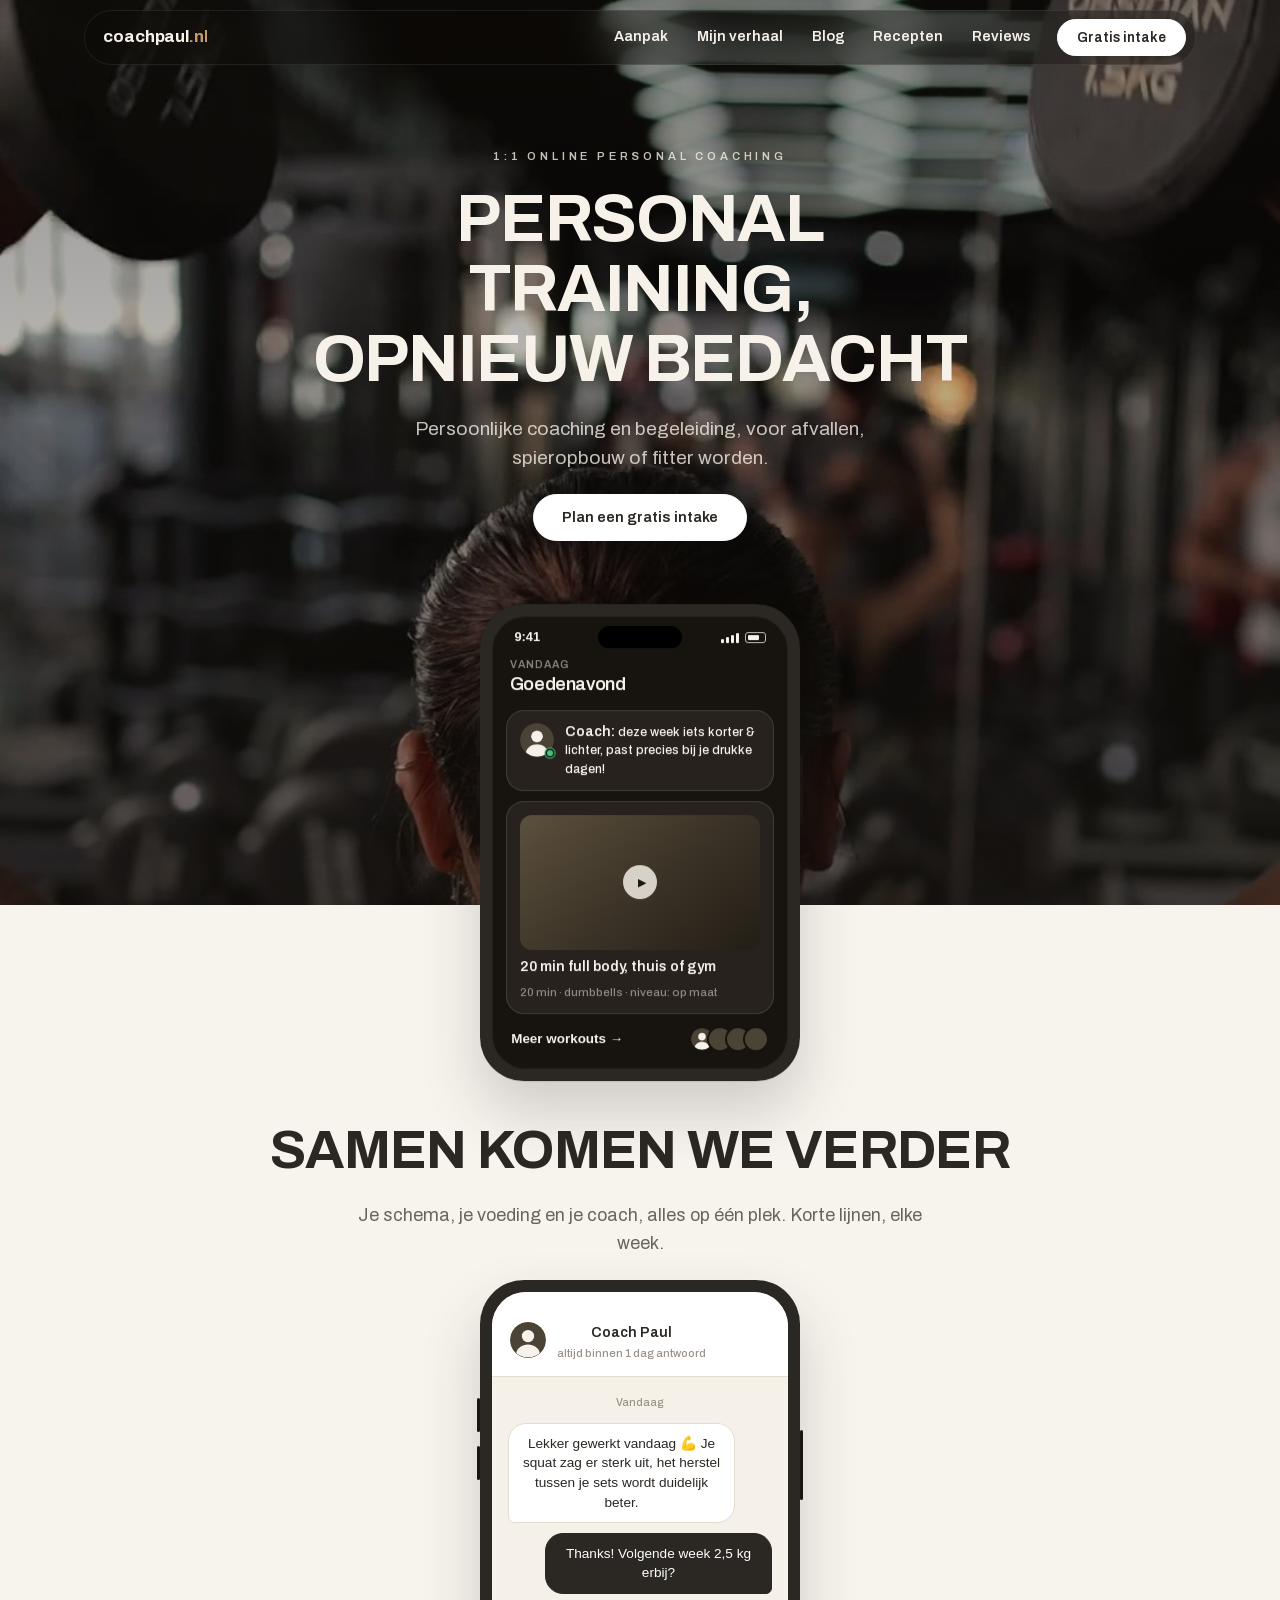
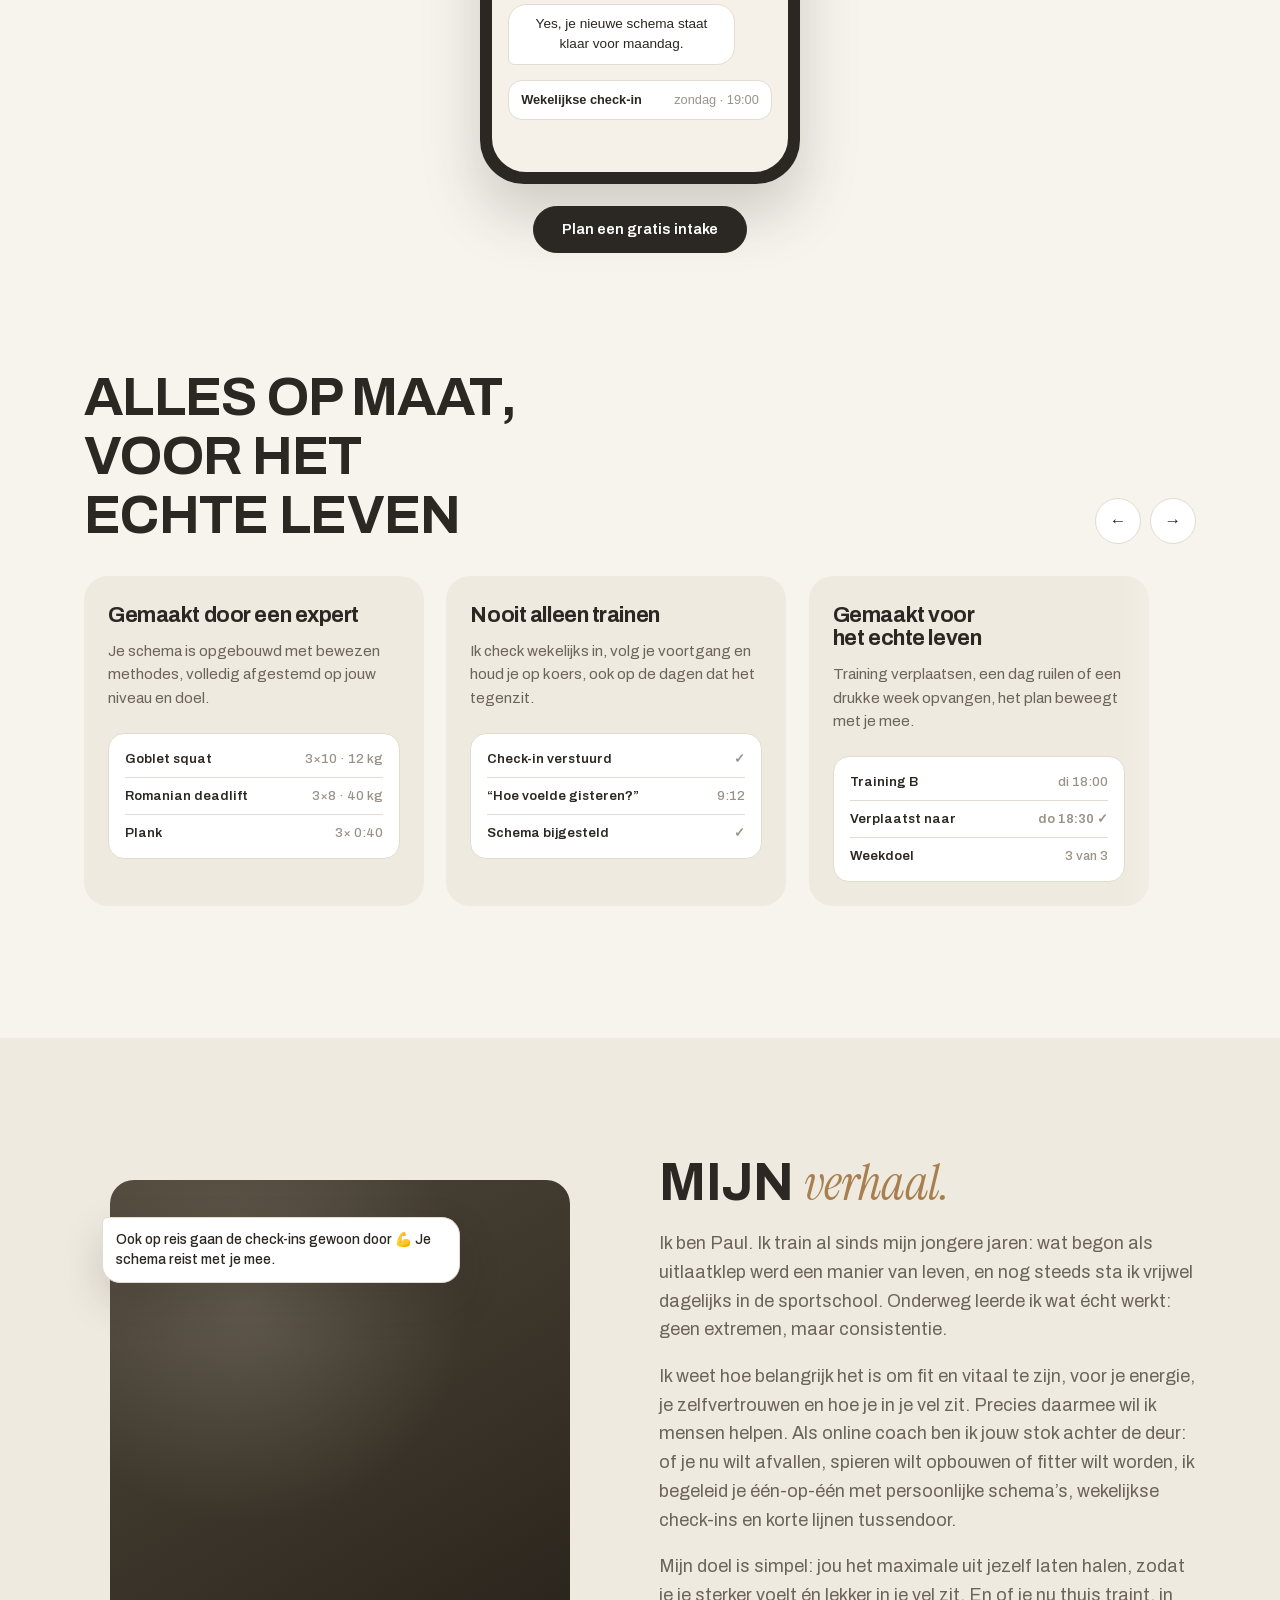
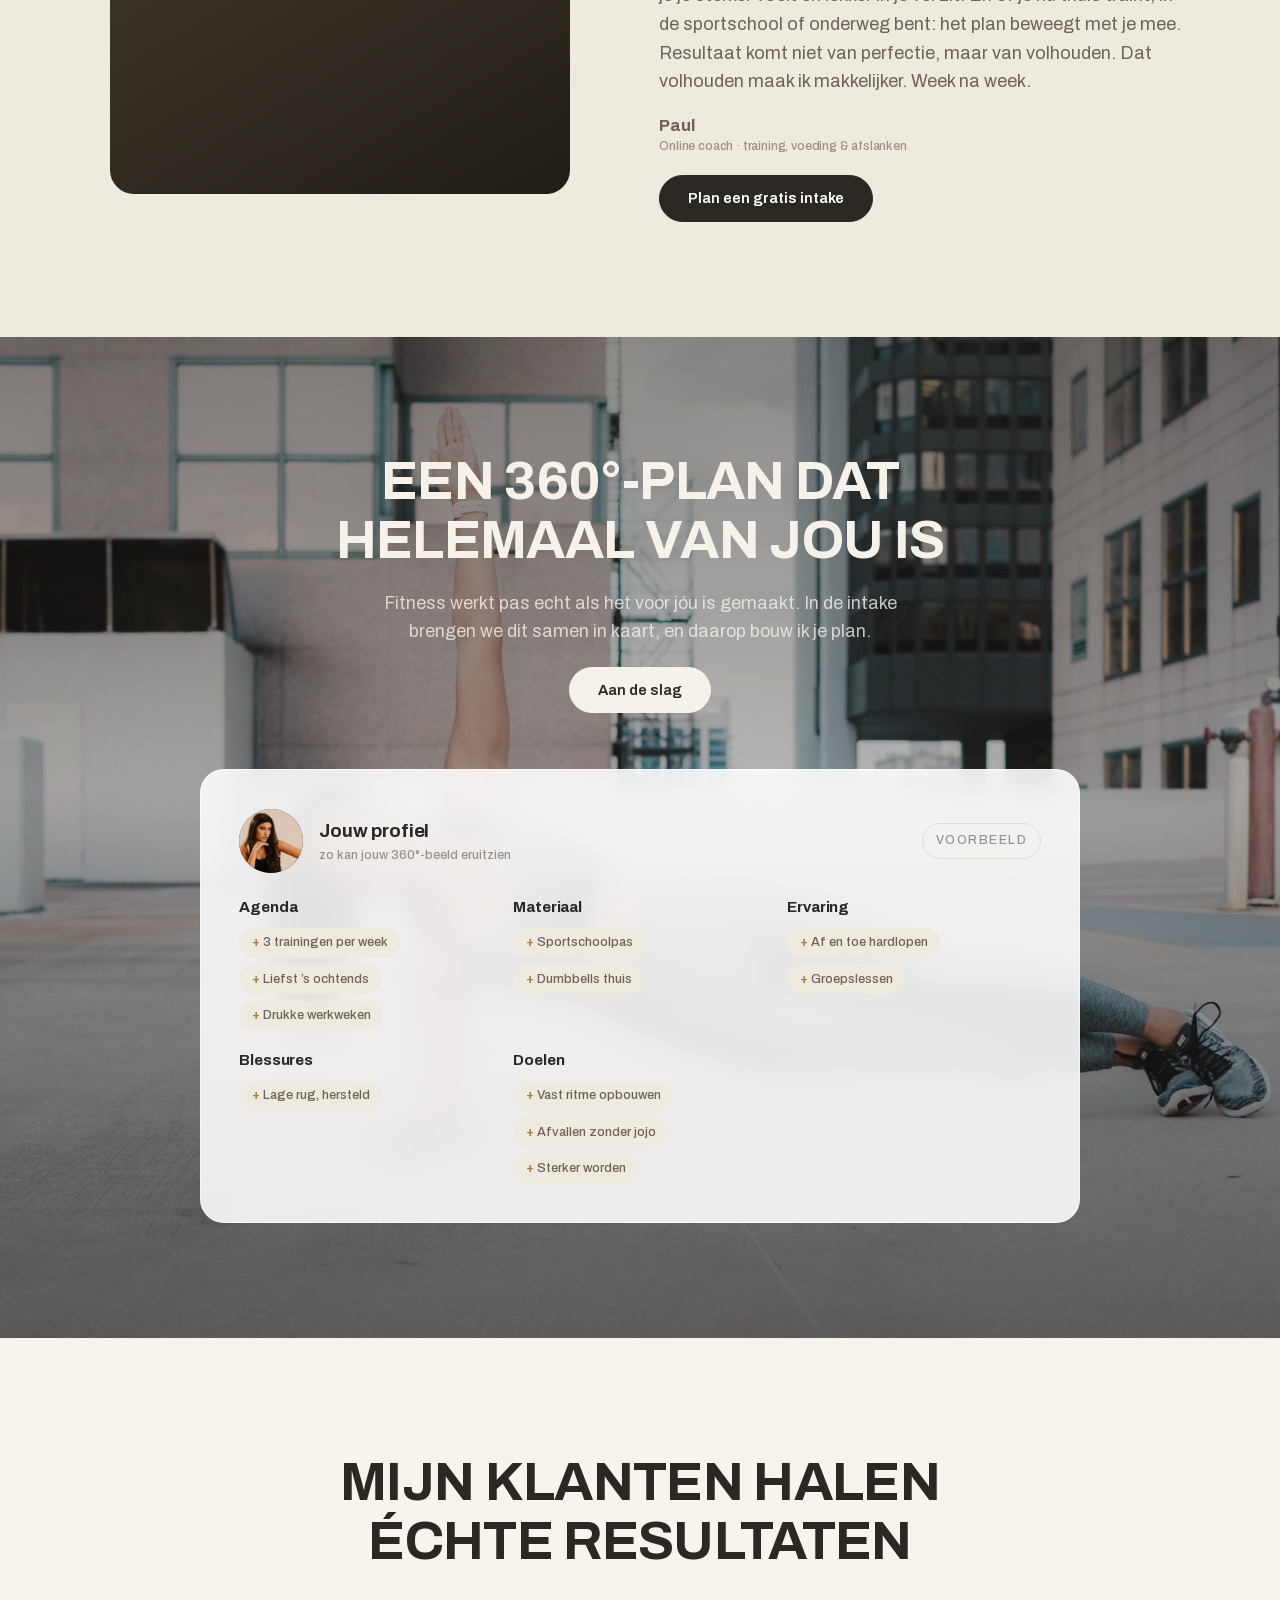
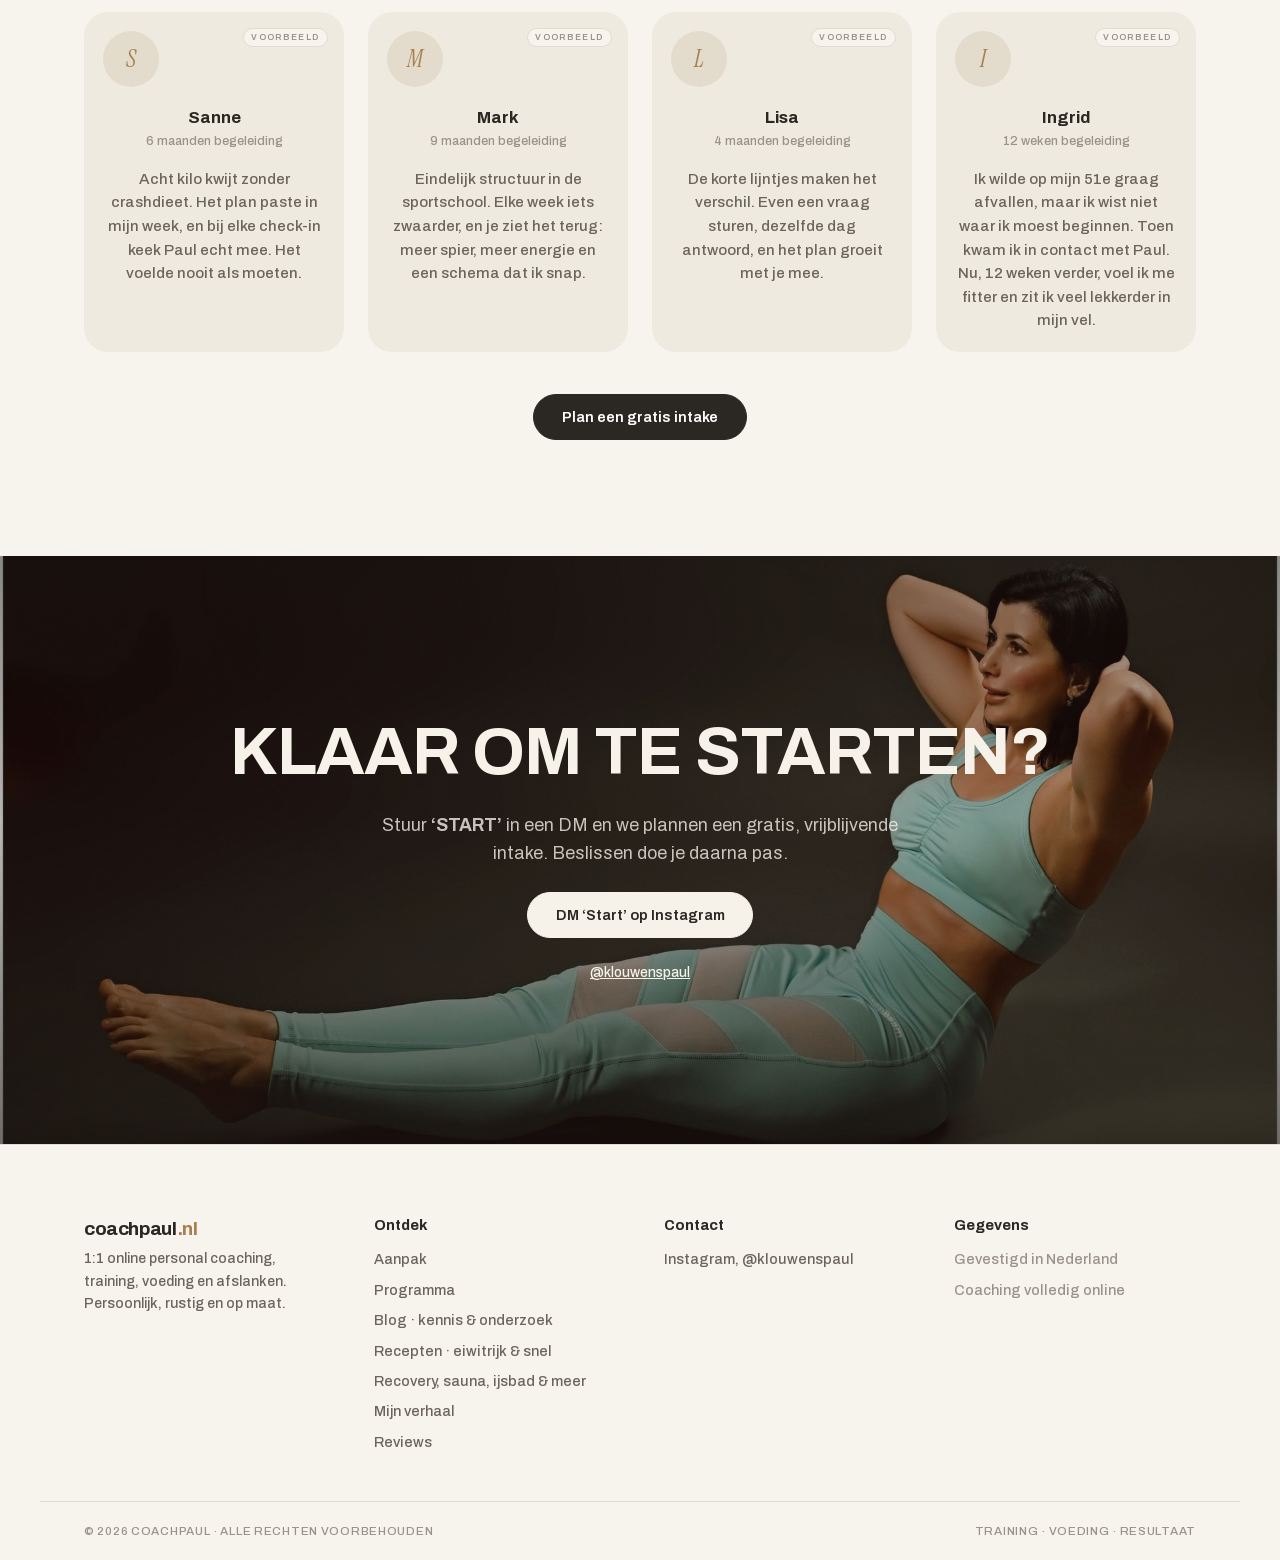
==== commit 2bc5fc29: "Bovenbalken weg, telefoonvriendelijker en beter beveiligd - aankondigingsbalk (home), editiebalk (re" ====
--- a/index.html
+++ b/index.html
@@ -2,7 +2,9 @@
 <html lang="nl">
 <head>
 <meta charset="utf-8">
-<meta name="viewport" content="width=device-width, initial-scale=1">
+<meta name="viewport" content="width=device-width, initial-scale=1, viewport-fit=cover">
+<meta http-equiv="Content-Security-Policy" content="default-src 'self'; script-src 'self'; style-src 'self' 'unsafe-inline'; img-src 'self' data:; font-src 'self'; media-src 'self'; connect-src 'self'; object-src 'none'; base-uri 'self'; form-action 'self'; upgrade-insecure-requests">
+<meta name="referrer" content="strict-origin-when-cross-origin">
 <title>coachpaul · 1:1 online coaching in training en voeding</title>
 <meta name="description" content="1:1 online coaching: een persoonlijk plan voor training en voeding, wekelijkse check-ins en korte lijnen. Afvallen, spieren opbouwen of fitter worden, zonder extremen.">
 <meta property="og:type" content="website">
@@ -12,9 +14,7 @@
 <link rel="icon" type="image/svg+xml" href="favicon.svg">
 <link rel="canonical" href="https://coachpaul.nl/">
 <meta name="claude:viewport-fit-sides" content="cover">
-<link rel="preconnect" href="https://fonts.googleapis.com">
-<link rel="preconnect" href="https://fonts.gstatic.com" crossorigin>
-<link rel="stylesheet" href="https://fonts.googleapis.com/css2?family=Archivo:wght@400;500;600;700&family=Archivo+Expanded:wght@700;800&family=Instrument+Serif:ital@0;1&display=swap">
+<link rel="stylesheet" href="fonts/fonts.css">
 <link rel="preload" as="image" href="media/hero-poster.jpg" fetchpriority="high">
 
 <style>
@@ -121,15 +121,6 @@
 .textlink:hover{opacity:.7}
 .on-dark .textlink{color:var(--cream)}
 
-/* ---------- aankondigingsbalk (licht, zoals future.co) ---------- */
-.announce{background:var(--panel-2);color:var(--ink)}
-.announce .wrap{
-  display:flex;justify-content:center;align-items:center;gap:.6rem;
-  min-height:36px;padding-block:.3rem; /* exact hun bannerhoogte */
-  font:500 .82rem/1.3 var(--body);text-align:center;
-}
-.announce a{color:var(--ink);text-decoration:underline;text-underline-offset:3px;text-decoration-thickness:1px}
-.announce a:hover{opacity:.7}
 
 /* ---------- zwevende navigatiecapsule (zoals future.co) ---------- */
 header.site{
@@ -684,17 +675,12 @@
   .card:hover{transform:none}
 }
 </style>
+<link rel="stylesheet" href="mobile.css">
 </head>
 <body>
 
 <a class="skip" href="#main">Naar de inhoud</a>
 
-<!-- aankondigingsbalk -->
-<div class="announce">
-  <div class="wrap">
-    <span>Nieuw: gratis intakegesprek, <a href="#start">plan ’m via Instagram</a></span>
-  </div>
-</div>
 
 <!-- sticky header -->
 <header class="site" id="top">
@@ -989,8 +975,8 @@
     <div class="wrap">
       <h2 class="h2 reveal">Klaar om te starten?</h2>
       <p class="sub reveal" style="--d:.07s">Stuur <strong>‘START’</strong> in een DM en we plannen een gratis, vrijblijvende intake. Beslissen doe je daarna pas.</p>
-      <a class="pill pill--light reveal" style="--d:.14s" href="https://www.instagram.com/klouwenspaul" rel="noopener">DM ‘Start’ op Instagram</a>
-      <p class="meta reveal" style="--d:.2s"><a href="https://www.instagram.com/klouwenspaul" rel="noopener">@klouwenspaul</a></p>
+      <a class="pill pill--light reveal" style="--d:.14s" href="https://www.instagram.com/klouwenspaul" rel="noopener noreferrer">DM ‘Start’ op Instagram</a>
+      <p class="meta reveal" style="--d:.2s"><a href="https://www.instagram.com/klouwenspaul" rel="noopener noreferrer">@klouwenspaul</a></p>
     </div>
   </section>
 
@@ -1018,7 +1004,7 @@
     <div class="foot-col">
       <h4>Contact</h4>
       <ul>
-        <li><a href="https://www.instagram.com/klouwenspaul" rel="noopener">Instagram, @klouwenspaul</a></li>
+        <li><a href="https://www.instagram.com/klouwenspaul" rel="noopener noreferrer">Instagram, @klouwenspaul</a></li>
       </ul>
     </div>
     <div class="foot-col">
@@ -1048,144 +1034,6 @@
 }
 </script>
 
-<script>
-(function(){
-  var root = document.documentElement;
-  root.classList.add('js');
-
-  /* mobiel menu */
-  var btn = document.getElementById('menuBtn');
-  var header = document.querySelector('header.site');
-  if (btn && header) {
-    btn.addEventListener('click', function(){
-      var open = header.classList.toggle('open');
-      btn.setAttribute('aria-expanded', open ? 'true' : 'false');
-      btn.textContent = open ? 'Sluit' : 'Menu';
-    });
-    document.querySelectorAll('.mobile-panel a').forEach(function(a){
-      a.addEventListener('click', function(){
-        header.classList.remove('open');
-        btn.setAttribute('aria-expanded','false');
-        btn.textContent = 'Menu';
-      });
-    });
-  }
-
-  /* navigatiecapsule: verdicht bij scrollen, wisselt thema boven fotobanden, markeert actieve sectie */
-  var navSections = [].slice.call(document.querySelectorAll('main > section'));
-  var navLinks = [].slice.call(document.querySelectorAll('.nav-links a'));
-  var navTick = false;
-  var navUpdate = function(){
-    navTick = false;
-    if (!header) return;
-    header.classList.toggle('scrolled', (window.scrollY || 0) > 10);
-    var probe = header.getBoundingClientRect().bottom - 18;
-    var dark = false, activeId = '';
-    var mid = (window.innerHeight || 800) * 0.4;
-    for (var i = 0; i < navSections.length; i++) {
-      var r = navSections[i].getBoundingClientRect();
-      if (r.top <= probe && r.bottom > probe) dark = navSections[i].classList.contains('photo-band');
-      if (r.top <= mid && r.bottom > mid && navSections[i].id) activeId = navSections[i].id;
-    }
-    header.classList.toggle('nav-dark', dark);
-    navLinks.forEach(function(a){
-      a.classList.toggle('active', a.getAttribute('href') === '#' + activeId);
-    });
-  };
-  var onNav = function(){
-    if (!navTick) { navTick = true; window.requestAnimationFrame(navUpdate); }
-  };
-  window.addEventListener('scroll', onNav, { passive: true });
-  window.addEventListener('resize', onNav, { passive: true });
-  onNav();
-
-  /* staande hero-video op telefoons (zoals future.co mobiel) */
-  var hv = document.getElementById('heroVideo');
-  if (hv && hv.dataset.portraitSrc && window.matchMedia && window.matchMedia('(max-aspect-ratio: 4/5)').matches) {
-    hv.src = hv.dataset.portraitSrc;
-    hv.load();
-    if (hv.play) { hv.play().catch(function(){}); }
-  }
-
-  /* kaartenrij: pijlknoppen + slepen met de muis (zoals hun Swiper) */
-  var cardsEl = document.querySelector('.cards');
-  if (cardsEl) {
-    var red = window.matchMedia && window.matchMedia('(prefers-reduced-motion: reduce)').matches;
-    [].slice.call(document.querySelectorAll('.cbtn')).forEach(function(b){
-      b.addEventListener('click', function(){
-        var card = cardsEl.querySelector('.card');
-        var step = card ? card.getBoundingClientRect().width + 16 : 320;
-        cardsEl.scrollBy({ left: step * (parseInt(b.dataset.dir, 10) || 1), behavior: red ? 'auto' : 'smooth' });
-      });
-    });
-    if (window.matchMedia && window.matchMedia('(pointer:fine)').matches) {
-      var down = false, sx = 0, sl = 0, moved = false;
-      cardsEl.addEventListener('pointerdown', function(e){
-        down = true; moved = false; sx = e.clientX; sl = cardsEl.scrollLeft;
-        cardsEl.setPointerCapture(e.pointerId);
-      });
-      cardsEl.addEventListener('pointermove', function(e){
-        if (!down) return;
-        var dx = e.clientX - sx;
-        if (Math.abs(dx) > 4) { moved = true; cardsEl.classList.add('dragging'); }
-        if (moved) cardsEl.scrollLeft = sl - dx;
-      });
-      var endDrag = function(){ down = false; cardsEl.classList.remove('dragging'); };
-      cardsEl.addEventListener('pointerup', endDrag);
-      cardsEl.addEventListener('pointercancel', endDrag);
-    }
-  }
-
-  /* rustige fade-ins bij scrollen */
-  var els = [].slice.call(document.querySelectorAll('.reveal'));
-  var show = function(el){ el.classList.add('in'); };
-  var reduce = window.matchMedia && window.matchMedia('(prefers-reduced-motion: reduce)').matches;
-  if (reduce) {
-    document.querySelectorAll('video[autoplay]').forEach(function(v){
-      v.removeAttribute('autoplay'); v.pause();
-    });
-  }
-  if (reduce || !('IntersectionObserver' in window)) {
-    els.forEach(show);
-    return;
-  }
-  var io = new IntersectionObserver(function(entries){
-    entries.forEach(function(e){
-      if (e.isIntersecting) { show(e.target); io.unobserve(e.target); }
-    });
-  }, { threshold: 0.1, rootMargin: '0px 0px -6% 0px' });
-  els.forEach(function(el){ io.observe(el); });
-
-  /* telefoon: parallax bij het scrollen + subtiele 3D-tilt richting je muis */
-  var heroPhone = document.querySelector('.phone--hero');
-  var hero = document.querySelector('.hero');
-  if (heroPhone && hero) {
-    var ty = 0, rx = 0, ry = 0, raf = false;
-    var apply = function(){
-      raf = false;
-      heroPhone.style.transform =
-        'translateY(' + ty.toFixed(1) + 'px) rotateX(' + rx.toFixed(2) + 'deg) rotateY(' + ry.toFixed(2) + 'deg)';
-    };
-    var ask = function(){ if (!raf) { raf = true; window.requestAnimationFrame(apply); } };
-    var onScrollPh = function(){
-      var r = hero.getBoundingClientRect();
-      var p = Math.min(1, Math.max(0, -r.top / (r.height * 0.8)));
-      ty = -170 * p; ask();
-    };
-    window.addEventListener('scroll', onScrollPh, { passive: true });
-    window.addEventListener('resize', onScrollPh, { passive: true });
-    onScrollPh();
-    if (window.matchMedia && window.matchMedia('(hover:hover) and (pointer:fine)').matches) {
-      hero.addEventListener('pointermove', function(e){
-        var r = hero.getBoundingClientRect();
-        ry = ((e.clientX - r.left) / r.width - .5) * 7;
-        rx = (.5 - (e.clientY - r.top) / r.height) * 5;
-        ask();
-      });
-      hero.addEventListener('pointerleave', function(){ rx = 0; ry = 0; ask(); });
-    }
-  }
-})();
-</script>
+<script src="js/index.js"></script>
 </body>
 </html>
--- a/fonts/fonts.css
+++ b/fonts/fonts.css
@@ -0,0 +1,105 @@
+/* Lettertypen lokaal gehost (geen verbinding met Google). */
+@font-face {
+  font-family: 'Archivo';
+  font-style: normal;
+  font-weight: 400;
+  font-stretch: 100%;
+  font-display: swap;
+  src: url(archivo-normal-latin-ext.woff2) format('woff2');
+  unicode-range: U+0100-02BA, U+02BD-02C5, U+02C7-02CC, U+02CE-02D7, U+02DD-02FF, U+0304, U+0308, U+0329, U+1D00-1DBF, U+1E00-1E9F, U+1EF2-1EFF, U+2020, U+20A0-20AB, U+20AD-20C4, U+2113, U+2C60-2C7F, U+A720-A7FF;
+}
+@font-face {
+  font-family: 'Archivo';
+  font-style: normal;
+  font-weight: 400;
+  font-stretch: 100%;
+  font-display: swap;
+  src: url(archivo-normal-latin.woff2) format('woff2');
+  unicode-range: U+0000-00FF, U+0131, U+0152-0153, U+02BB-02BC, U+02C6, U+02DA, U+02DC, U+0304, U+0308, U+0329, U+2000-206F, U+20AC, U+2122, U+2191, U+2193, U+2212, U+2215, U+FEFF, U+FFFD;
+}
+@font-face {
+  font-family: 'Archivo';
+  font-style: normal;
+  font-weight: 500;
+  font-stretch: 100%;
+  font-display: swap;
+  src: url(archivo-normal-latin-ext.woff2) format('woff2');
+  unicode-range: U+0100-02BA, U+02BD-02C5, U+02C7-02CC, U+02CE-02D7, U+02DD-02FF, U+0304, U+0308, U+0329, U+1D00-1DBF, U+1E00-1E9F, U+1EF2-1EFF, U+2020, U+20A0-20AB, U+20AD-20C4, U+2113, U+2C60-2C7F, U+A720-A7FF;
+}
+@font-face {
+  font-family: 'Archivo';
+  font-style: normal;
+  font-weight: 500;
+  font-stretch: 100%;
+  font-display: swap;
+  src: url(archivo-normal-latin.woff2) format('woff2');
+  unicode-range: U+0000-00FF, U+0131, U+0152-0153, U+02BB-02BC, U+02C6, U+02DA, U+02DC, U+0304, U+0308, U+0329, U+2000-206F, U+20AC, U+2122, U+2191, U+2193, U+2212, U+2215, U+FEFF, U+FFFD;
+}
+@font-face {
+  font-family: 'Archivo';
+  font-style: normal;
+  font-weight: 600;
+  font-stretch: 100%;
+  font-display: swap;
+  src: url(archivo-normal-latin-ext.woff2) format('woff2');
+  unicode-range: U+0100-02BA, U+02BD-02C5, U+02C7-02CC, U+02CE-02D7, U+02DD-02FF, U+0304, U+0308, U+0329, U+1D00-1DBF, U+1E00-1E9F, U+1EF2-1EFF, U+2020, U+20A0-20AB, U+20AD-20C4, U+2113, U+2C60-2C7F, U+A720-A7FF;
+}
+@font-face {
+  font-family: 'Archivo';
+  font-style: normal;
+  font-weight: 600;
+  font-stretch: 100%;
+  font-display: swap;
+  src: url(archivo-normal-latin.woff2) format('woff2');
+  unicode-range: U+0000-00FF, U+0131, U+0152-0153, U+02BB-02BC, U+02C6, U+02DA, U+02DC, U+0304, U+0308, U+0329, U+2000-206F, U+20AC, U+2122, U+2191, U+2193, U+2212, U+2215, U+FEFF, U+FFFD;
+}
+@font-face {
+  font-family: 'Archivo';
+  font-style: normal;
+  font-weight: 700;
+  font-stretch: 100%;
+  font-display: swap;
+  src: url(archivo-normal-latin-ext.woff2) format('woff2');
+  unicode-range: U+0100-02BA, U+02BD-02C5, U+02C7-02CC, U+02CE-02D7, U+02DD-02FF, U+0304, U+0308, U+0329, U+1D00-1DBF, U+1E00-1E9F, U+1EF2-1EFF, U+2020, U+20A0-20AB, U+20AD-20C4, U+2113, U+2C60-2C7F, U+A720-A7FF;
+}
+@font-face {
+  font-family: 'Archivo';
+  font-style: normal;
+  font-weight: 700;
+  font-stretch: 100%;
+  font-display: swap;
+  src: url(archivo-normal-latin.woff2) format('woff2');
+  unicode-range: U+0000-00FF, U+0131, U+0152-0153, U+02BB-02BC, U+02C6, U+02DA, U+02DC, U+0304, U+0308, U+0329, U+2000-206F, U+20AC, U+2122, U+2191, U+2193, U+2212, U+2215, U+FEFF, U+FFFD;
+}
+@font-face {
+  font-family: 'Instrument Serif';
+  font-style: italic;
+  font-weight: 400;
+  font-display: swap;
+  src: url(instrument-serif-italic-latin-ext.woff2) format('woff2');
+  unicode-range: U+0100-02BA, U+02BD-02C5, U+02C7-02CC, U+02CE-02D7, U+02DD-02FF, U+0304, U+0308, U+0329, U+1D00-1DBF, U+1E00-1E9F, U+1EF2-1EFF, U+2020, U+20A0-20AB, U+20AD-20C4, U+2113, U+2C60-2C7F, U+A720-A7FF;
+}
+@font-face {
+  font-family: 'Instrument Serif';
+  font-style: italic;
+  font-weight: 400;
+  font-display: swap;
+  src: url(instrument-serif-italic-latin.woff2) format('woff2');
+  unicode-range: U+0000-00FF, U+0131, U+0152-0153, U+02BB-02BC, U+02C6, U+02DA, U+02DC, U+0304, U+0308, U+0329, U+2000-206F, U+20AC, U+2122, U+2191, U+2193, U+2212, U+2215, U+FEFF, U+FFFD;
+}
+@font-face {
+  font-family: 'Instrument Serif';
+  font-style: normal;
+  font-weight: 400;
+  font-display: swap;
+  src: url(instrument-serif-normal-latin-ext.woff2) format('woff2');
+  unicode-range: U+0100-02BA, U+02BD-02C5, U+02C7-02CC, U+02CE-02D7, U+02DD-02FF, U+0304, U+0308, U+0329, U+1D00-1DBF, U+1E00-1E9F, U+1EF2-1EFF, U+2020, U+20A0-20AB, U+20AD-20C4, U+2113, U+2C60-2C7F, U+A720-A7FF;
+}
+@font-face {
+  font-family: 'Instrument Serif';
+  font-style: normal;
+  font-weight: 400;
+  font-display: swap;
+  src: url(instrument-serif-normal-latin.woff2) format('woff2');
+  unicode-range: U+0000-00FF, U+0131, U+0152-0153, U+02BB-02BC, U+02C6, U+02DA, U+02DC, U+0304, U+0308, U+0329, U+2000-206F, U+20AC, U+2122, U+2191, U+2193, U+2212, U+2215, U+FEFF, U+FFFD;
+}
--- a/mobile.css
+++ b/mobile.css
@@ -0,0 +1,35 @@
+/* Telefoon-verfijning voor alle pagina's: tikdoelen van minimaal 44px
+   en kleine labels die op een telefoon nog goed leesbaar zijn (~12px). */
+html{-webkit-text-size-adjust:100%;text-size-adjust:100%}
+a,button{-webkit-tap-highlight-color:rgba(0,0,0,.06);touch-action:manipulation}
+
+@media (max-width:759px){
+  /* knoppen */
+  .pill{min-height:46px;font-size:.88rem}
+  .menu-btn{min-height:44px;min-width:64px;justify-content:center;font-size:.88rem}
+  .burger{min-width:44px;min-height:44px;place-content:center}
+  .fbtn{min-height:44px;font-size:.8rem}
+  .chip{min-height:44px;font-size:.78rem}
+  .cbtn{width:48px;height:48px}
+
+  /* tekstlinks: grotere klikzone zonder dat de opmaak verschuift */
+  .ghost,.ghostlink,.textlink{display:inline-flex;align-items:center;min-height:44px;font-size:.78rem}
+  .wordmark,.logo,.ln-brand,.foot-logo{display:inline-flex;align-items:center;min-height:44px}
+  .ln-anchors a{display:inline-flex;align-items:center;min-height:44px;font-size:.74rem}
+  footer li a,.foot-col a{display:inline-flex;align-items:center;min-height:40px;font-size:.88rem}
+  .menu a,.mobile-panel a{min-height:48px;align-items:center}
+  .skip{min-height:44px}
+
+  /* kleine labels leesbaar houden (de pagina's zelf zijn specifieker, vandaar !important) */
+  .eyebrow,.m-eyebrow,.caps,.meta,.f-meta,.lees,.cat,.r-tag,.r-sub,.cap,.lab,.tile-go,.badge,
+  .crumb span,.topbar span,.ameta span,.scard span,.r-macros span,.tile-in span,.pull span,
+  figcaption,caption,th,small,small a,summary,.bronnen h2{font-size:.75rem!important}
+  .vb{font-size:.66rem!important}
+  .bhead{font-size:.8rem!important}
+
+  /* footerlinks naast elkaar: hogere klikzone */
+  footer small a{display:inline-block;padding-block:.9rem}
+
+  /* 16px in invoervelden voorkomt automatisch inzoomen op iPhone */
+  input,select,textarea{font-size:16px}
+}
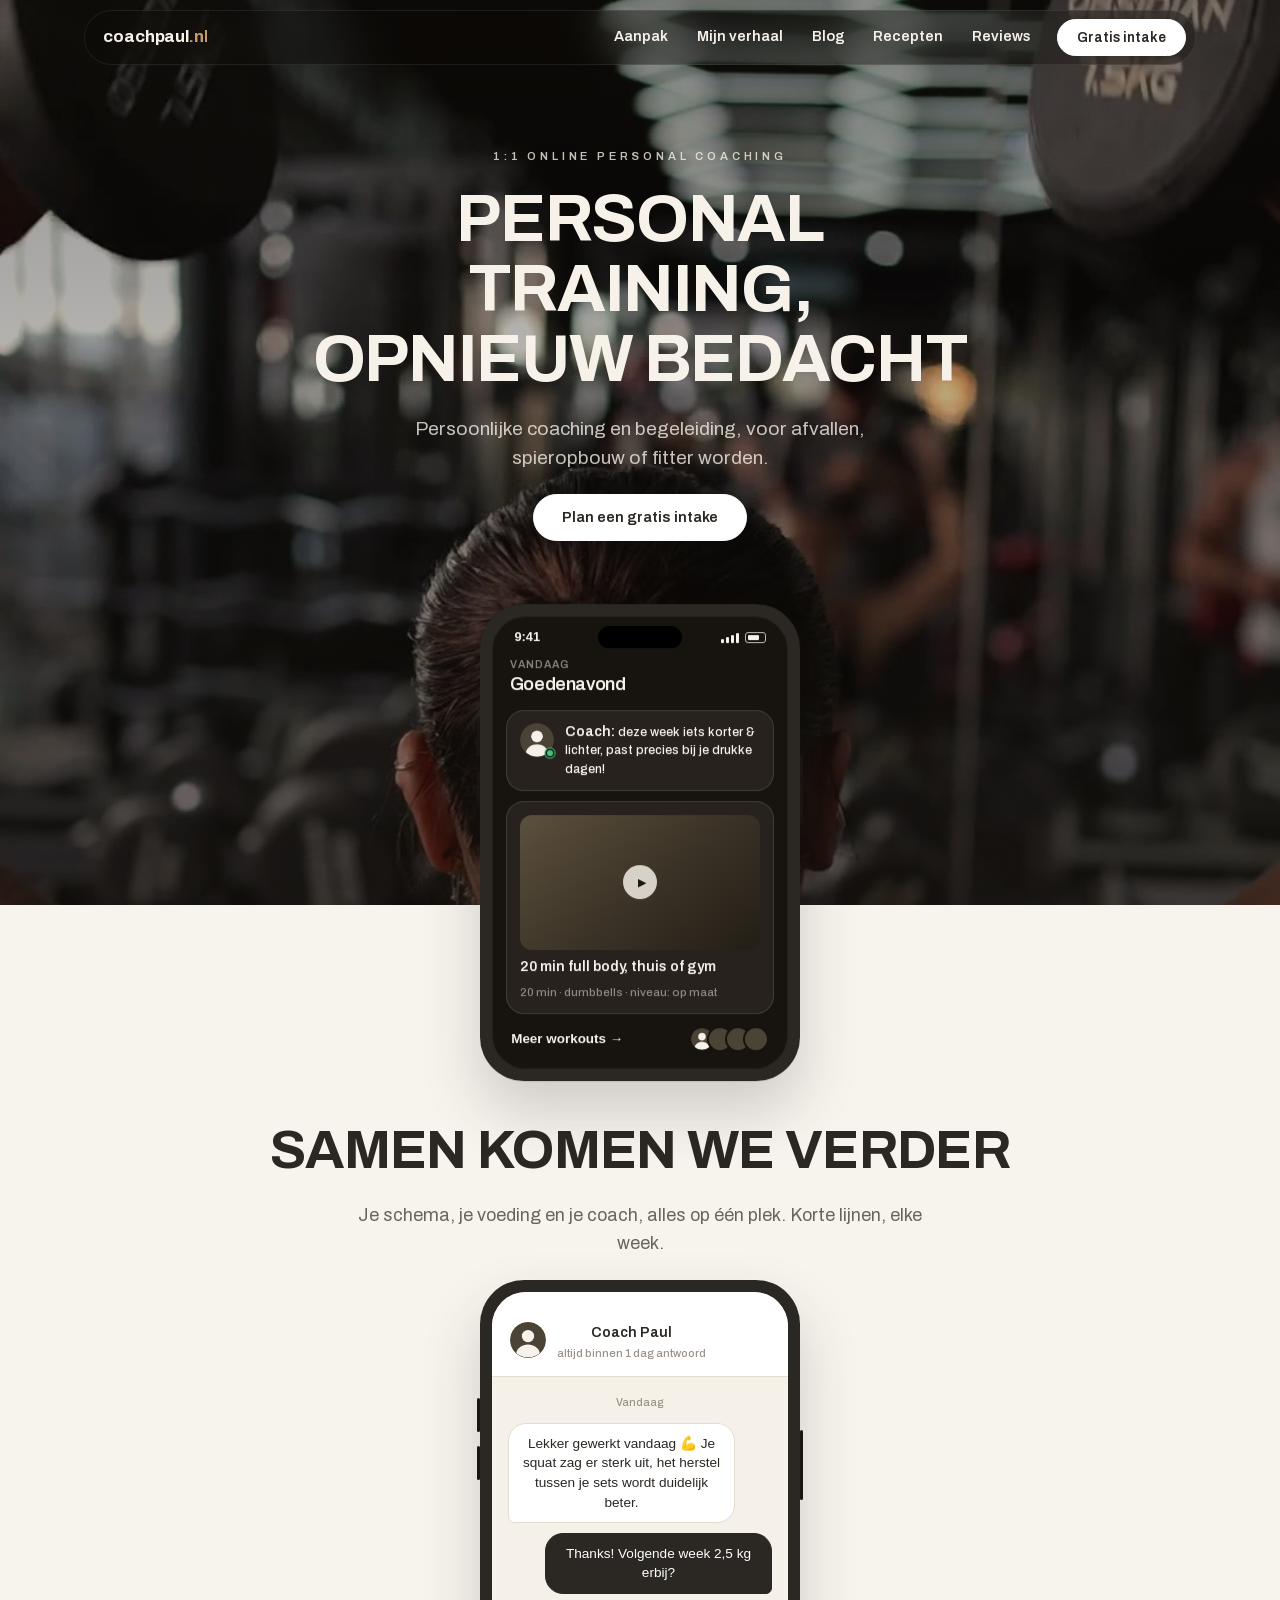
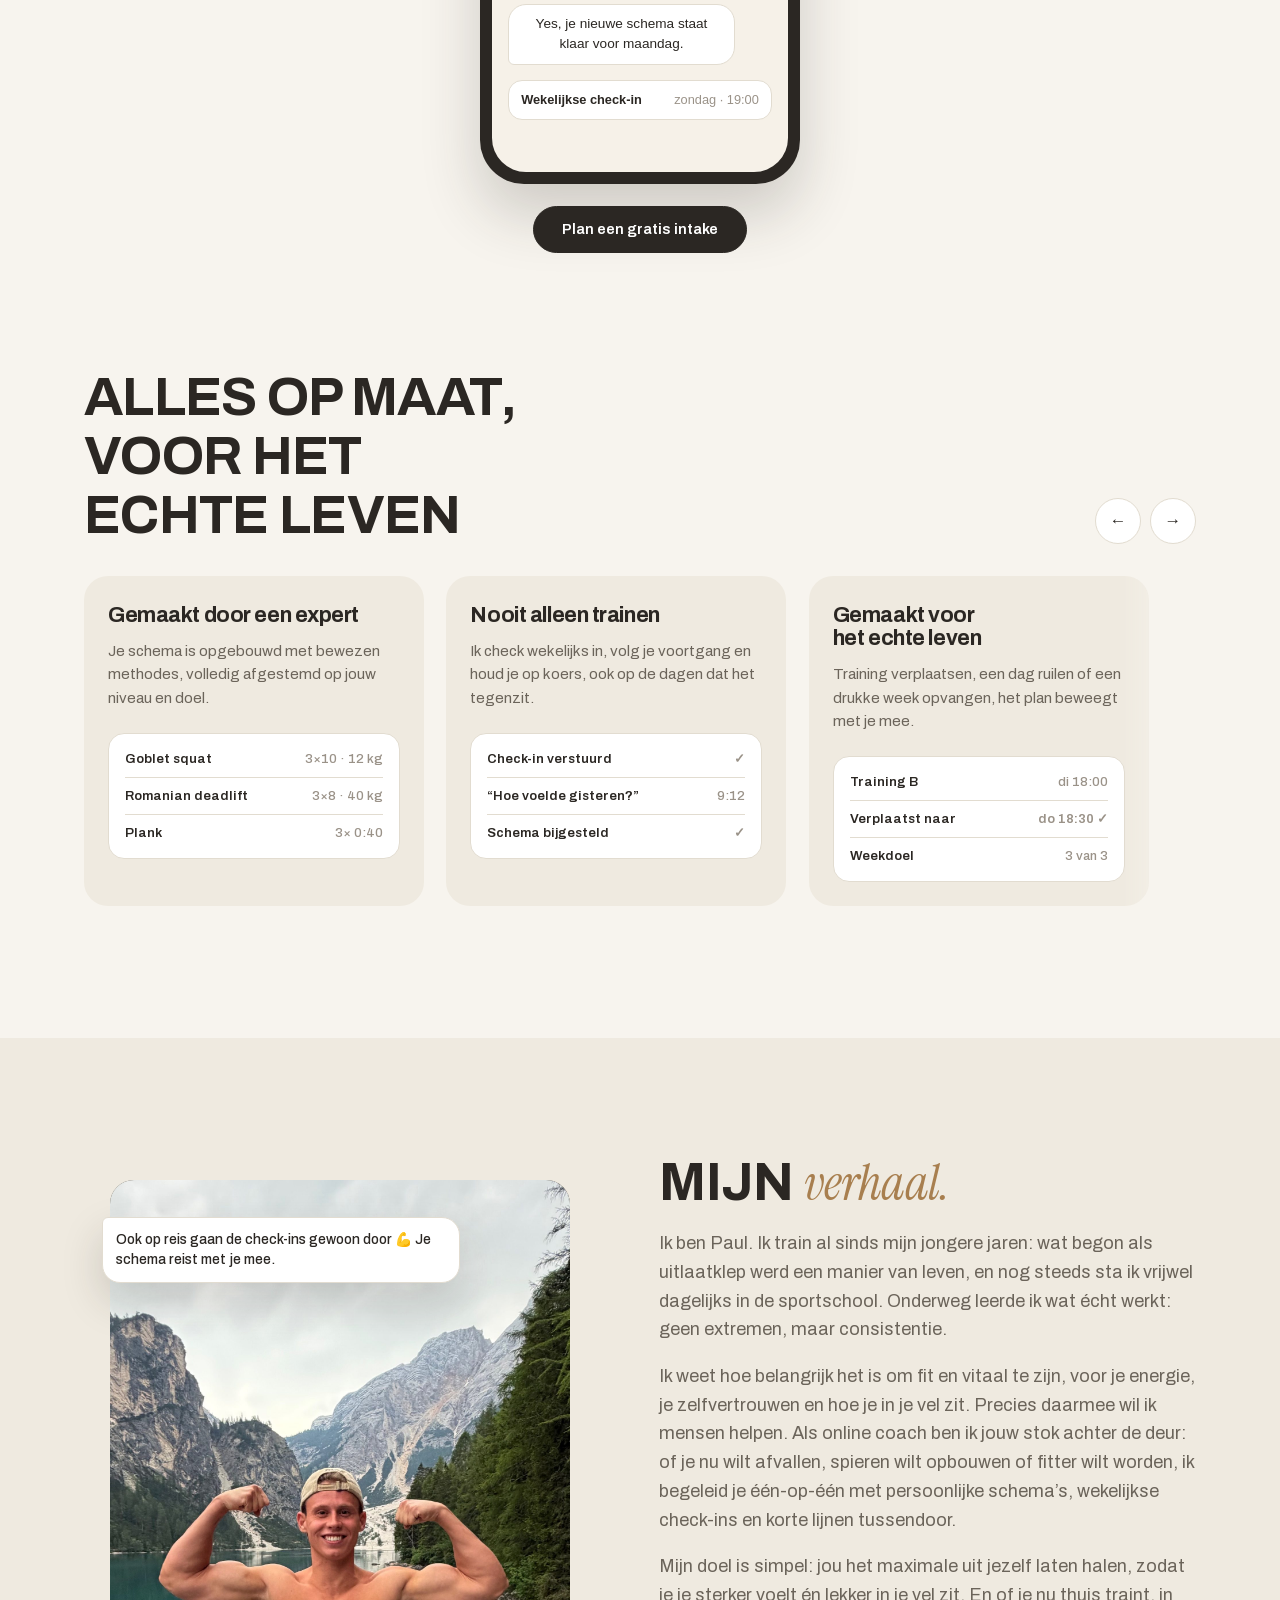
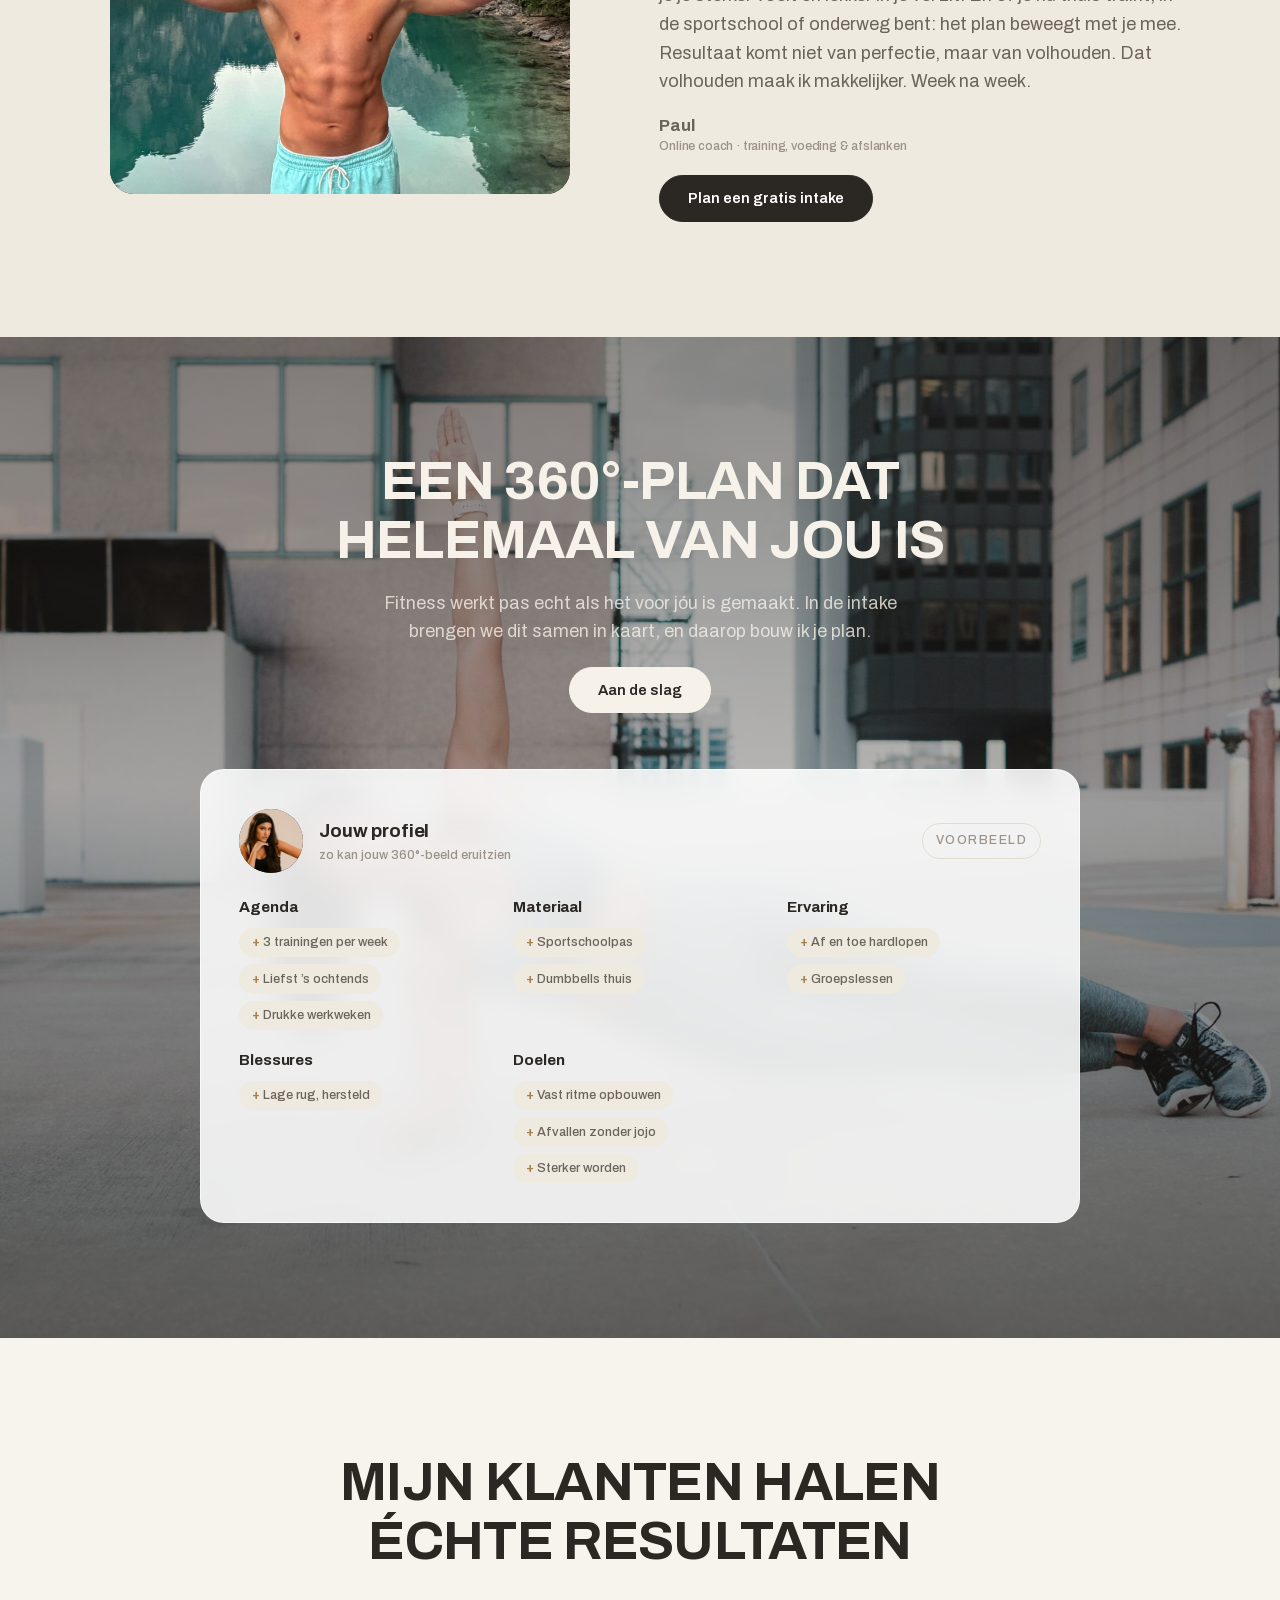
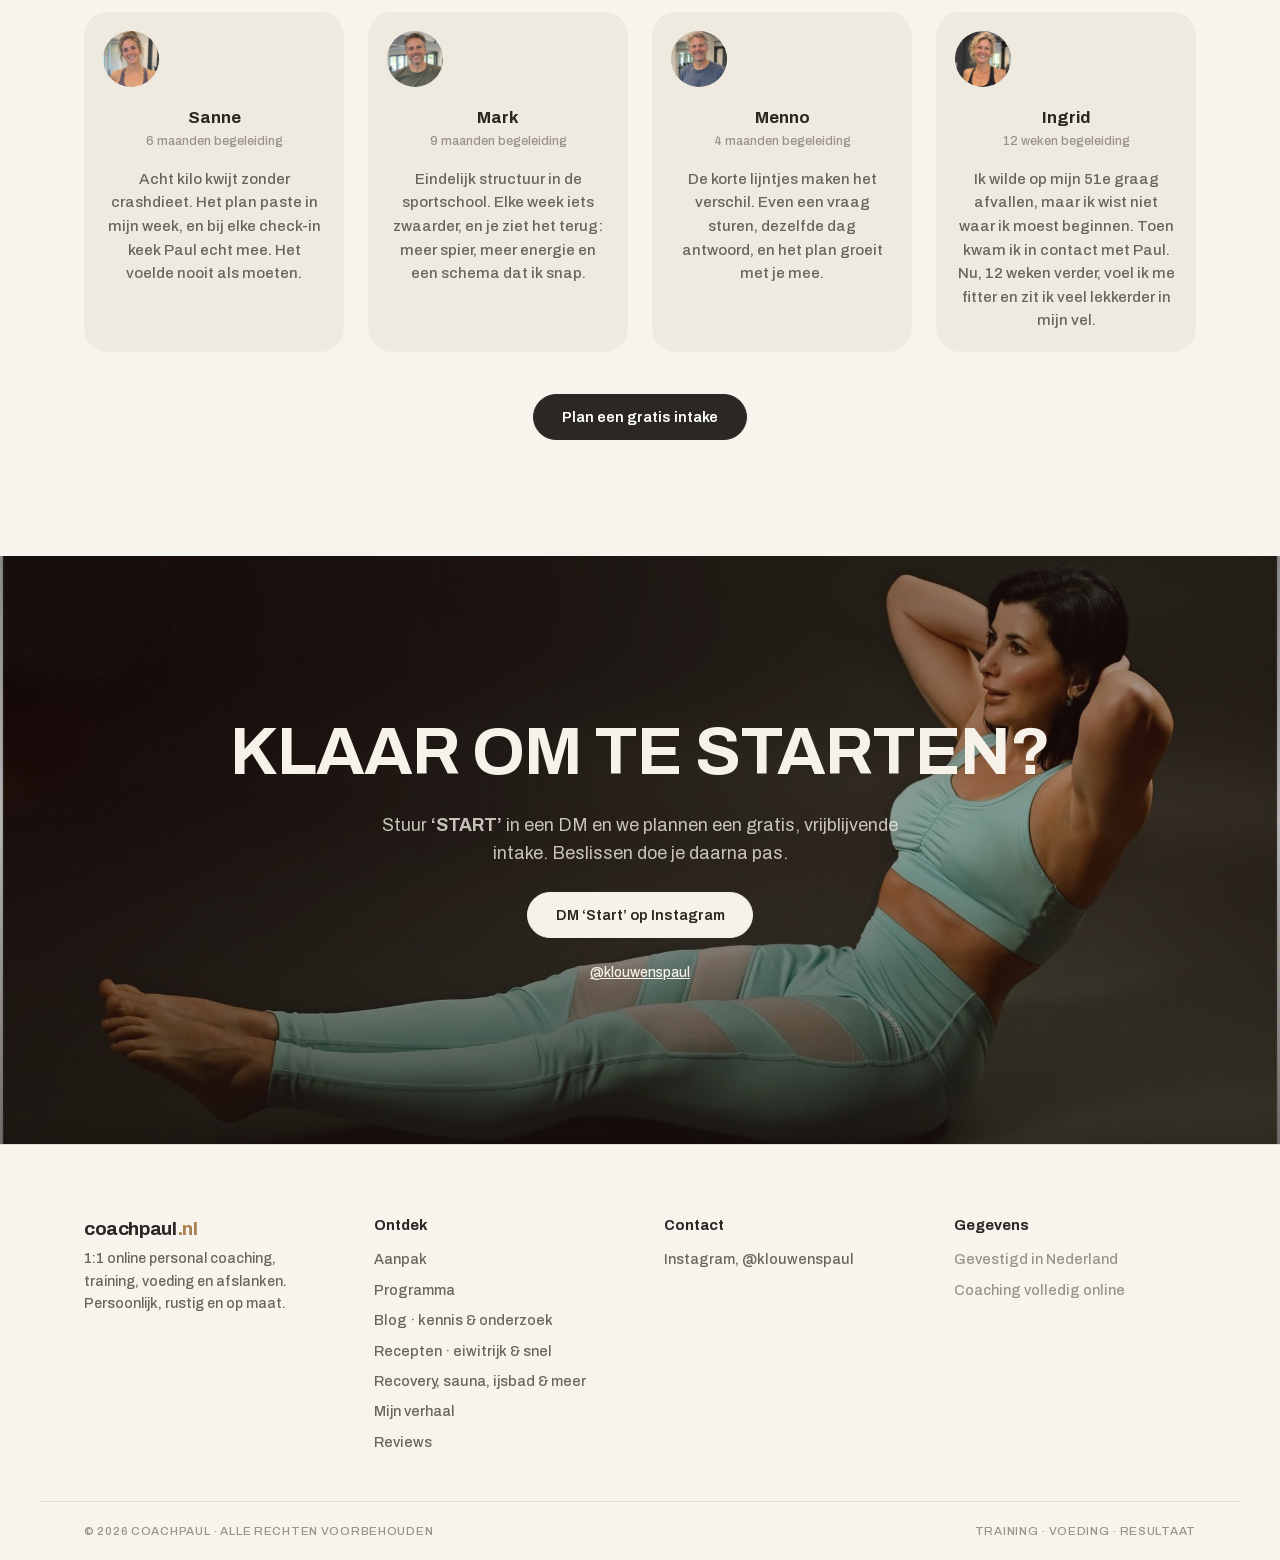
==== commit 760a5bdb: "Reviews: echte klantfoto's, label Voorbeeld weg, Lisa wordt Menno Co-Authored-By: Claude Opus 5.5 <n" ====
--- a/index.html
+++ b/index.html
@@ -934,32 +934,26 @@
       -->
 
       <div class="reviews-grid">
-        <!-- Echte review? Vervang naam, duur en quote, haal de span.vb weg
-             en zet eventueel een <img src="..."> in de span.ava. -->
         <figure class="review reveal" style="margin:0">
-          <span class="vb">Voorbeeld</span>
-          <span class="ava" aria-hidden="true">S</span>
+          <span class="ava" aria-hidden="true"><img src="img/reviews/sanne.jpg" alt="" width="240" height="240" loading="lazy" decoding="async"></span>
           <div><b>Sanne</b><span class="dur">6 maanden begeleiding</span></div>
           <q>Acht kilo kwijt zonder crashdieet. Het plan paste in mijn week, en bij elke check-in keek Paul echt mee. Het voelde nooit als moeten.</q>
         </figure>
 
         <figure class="review reveal" style="margin:0;--d:.08s">
-          <span class="vb">Voorbeeld</span>
-          <span class="ava" aria-hidden="true">M</span>
+          <span class="ava" aria-hidden="true"><img src="img/reviews/mark.jpg" alt="" width="240" height="240" loading="lazy" decoding="async"></span>
           <div><b>Mark</b><span class="dur">9 maanden begeleiding</span></div>
           <q>Eindelijk structuur in de sportschool. Elke week iets zwaarder, en je ziet het terug: meer spier, meer energie en een schema dat ik snap.</q>
         </figure>
 
         <figure class="review reveal" style="margin:0;--d:.16s">
-          <span class="vb">Voorbeeld</span>
-          <span class="ava" aria-hidden="true">L</span>
-          <div><b>Lisa</b><span class="dur">4 maanden begeleiding</span></div>
+          <span class="ava" aria-hidden="true"><img src="img/reviews/menno.jpg" alt="" width="240" height="240" loading="lazy" decoding="async"></span>
+          <div><b>Menno</b><span class="dur">4 maanden begeleiding</span></div>
           <q>De korte lijntjes maken het verschil. Even een vraag sturen, dezelfde dag antwoord, en het plan groeit met je mee.</q>
         </figure>
 
         <figure class="review reveal" style="margin:0;--d:.24s">
-          <span class="vb">Voorbeeld</span>
-          <span class="ava" aria-hidden="true">I</span>
+          <span class="ava" aria-hidden="true"><img src="img/reviews/ingrid.jpg" alt="" width="240" height="240" loading="lazy" decoding="async"></span>
           <div><b>Ingrid</b><span class="dur">12 weken begeleiding</span></div>
           <q>Ik wilde op mijn 51e graag afvallen, maar ik wist niet waar ik moest beginnen. Toen kwam ik in contact met Paul. Nu, 12 weken verder, voel ik me fitter en zit ik veel lekkerder in mijn vel.</q>
         </figure>
